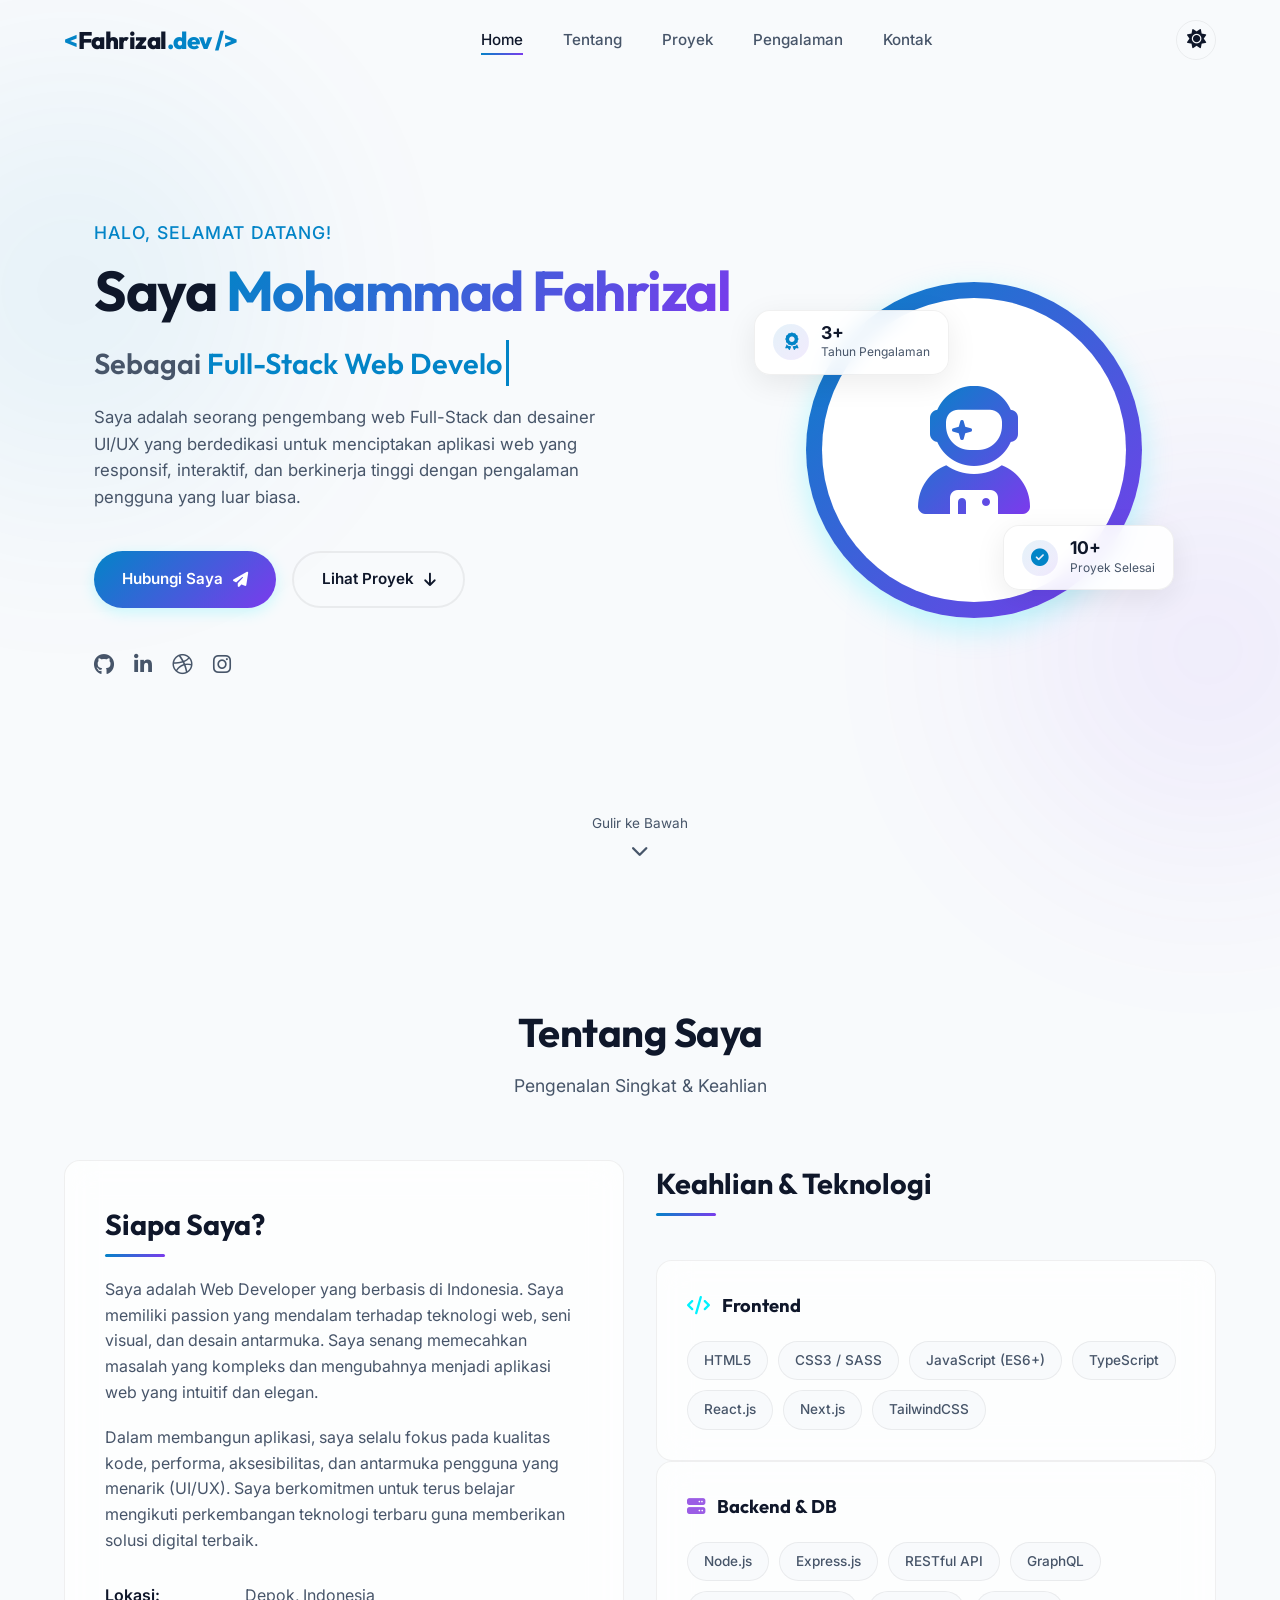
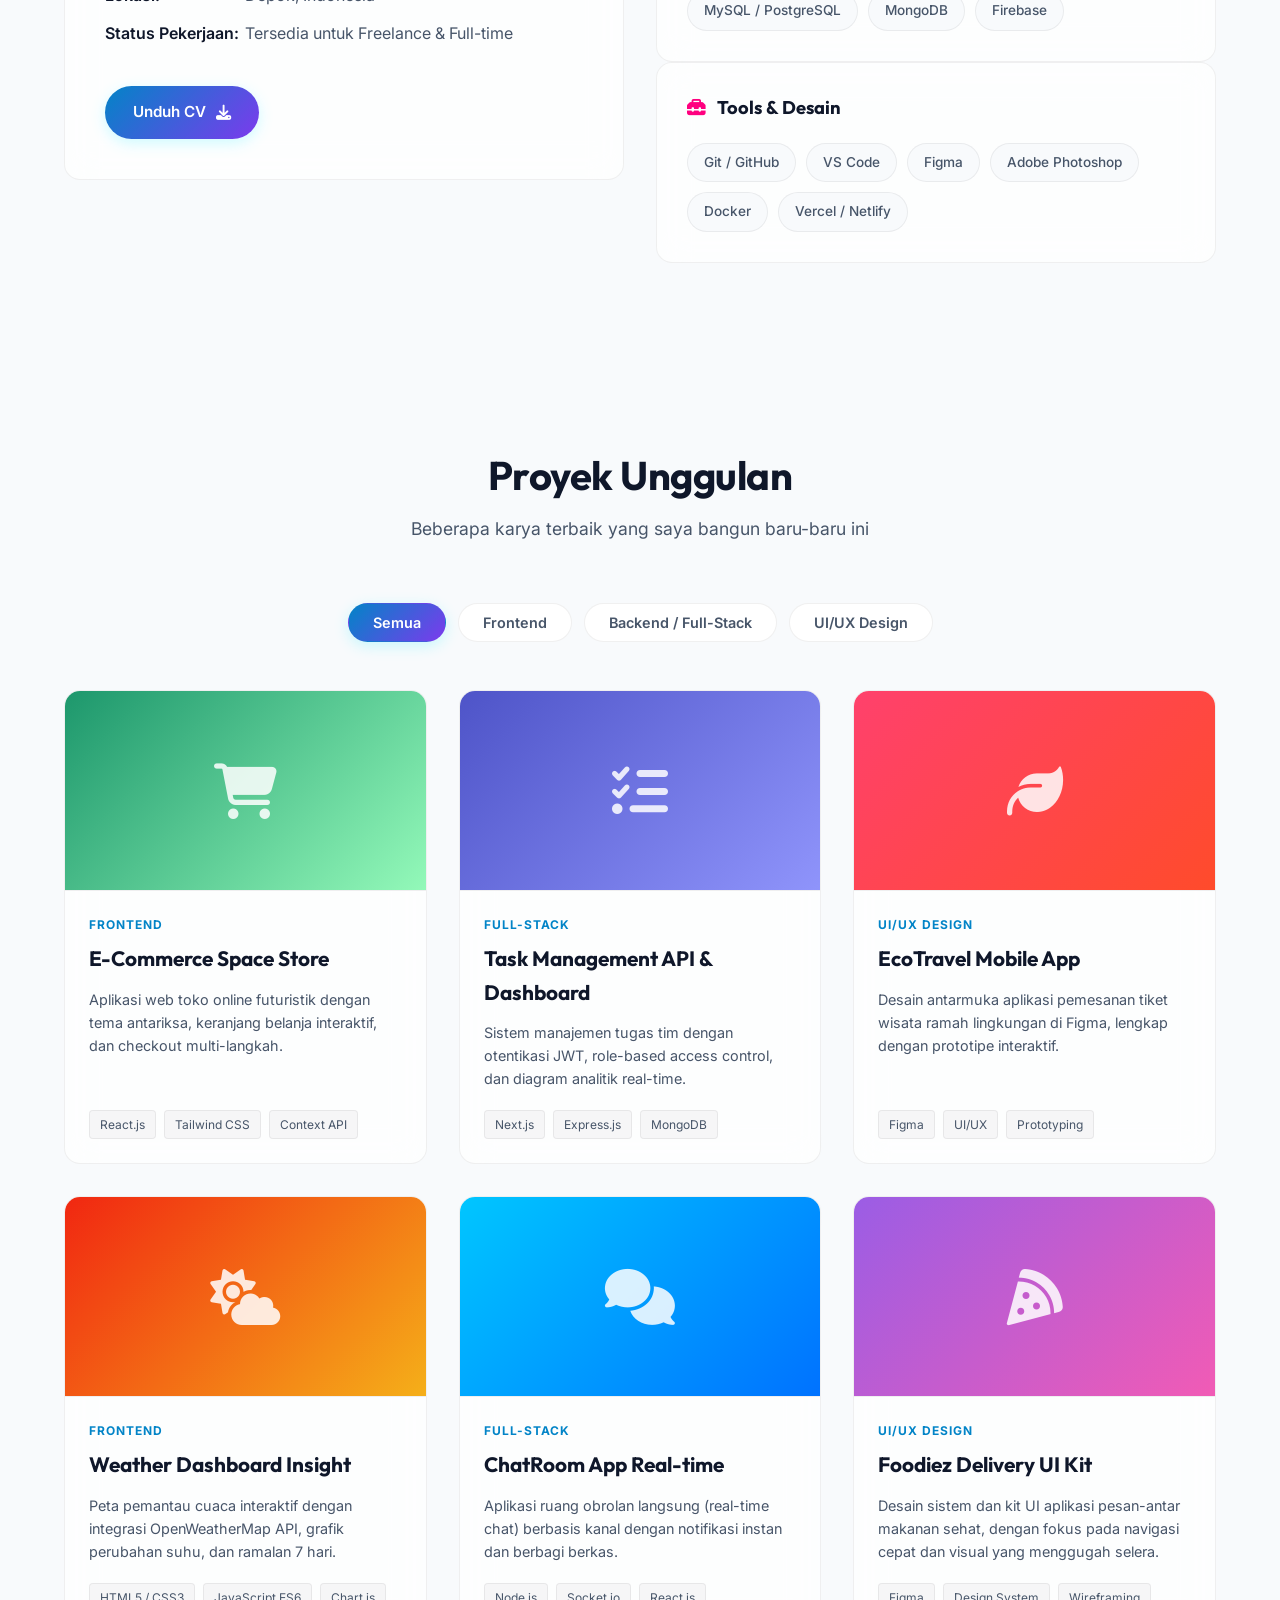
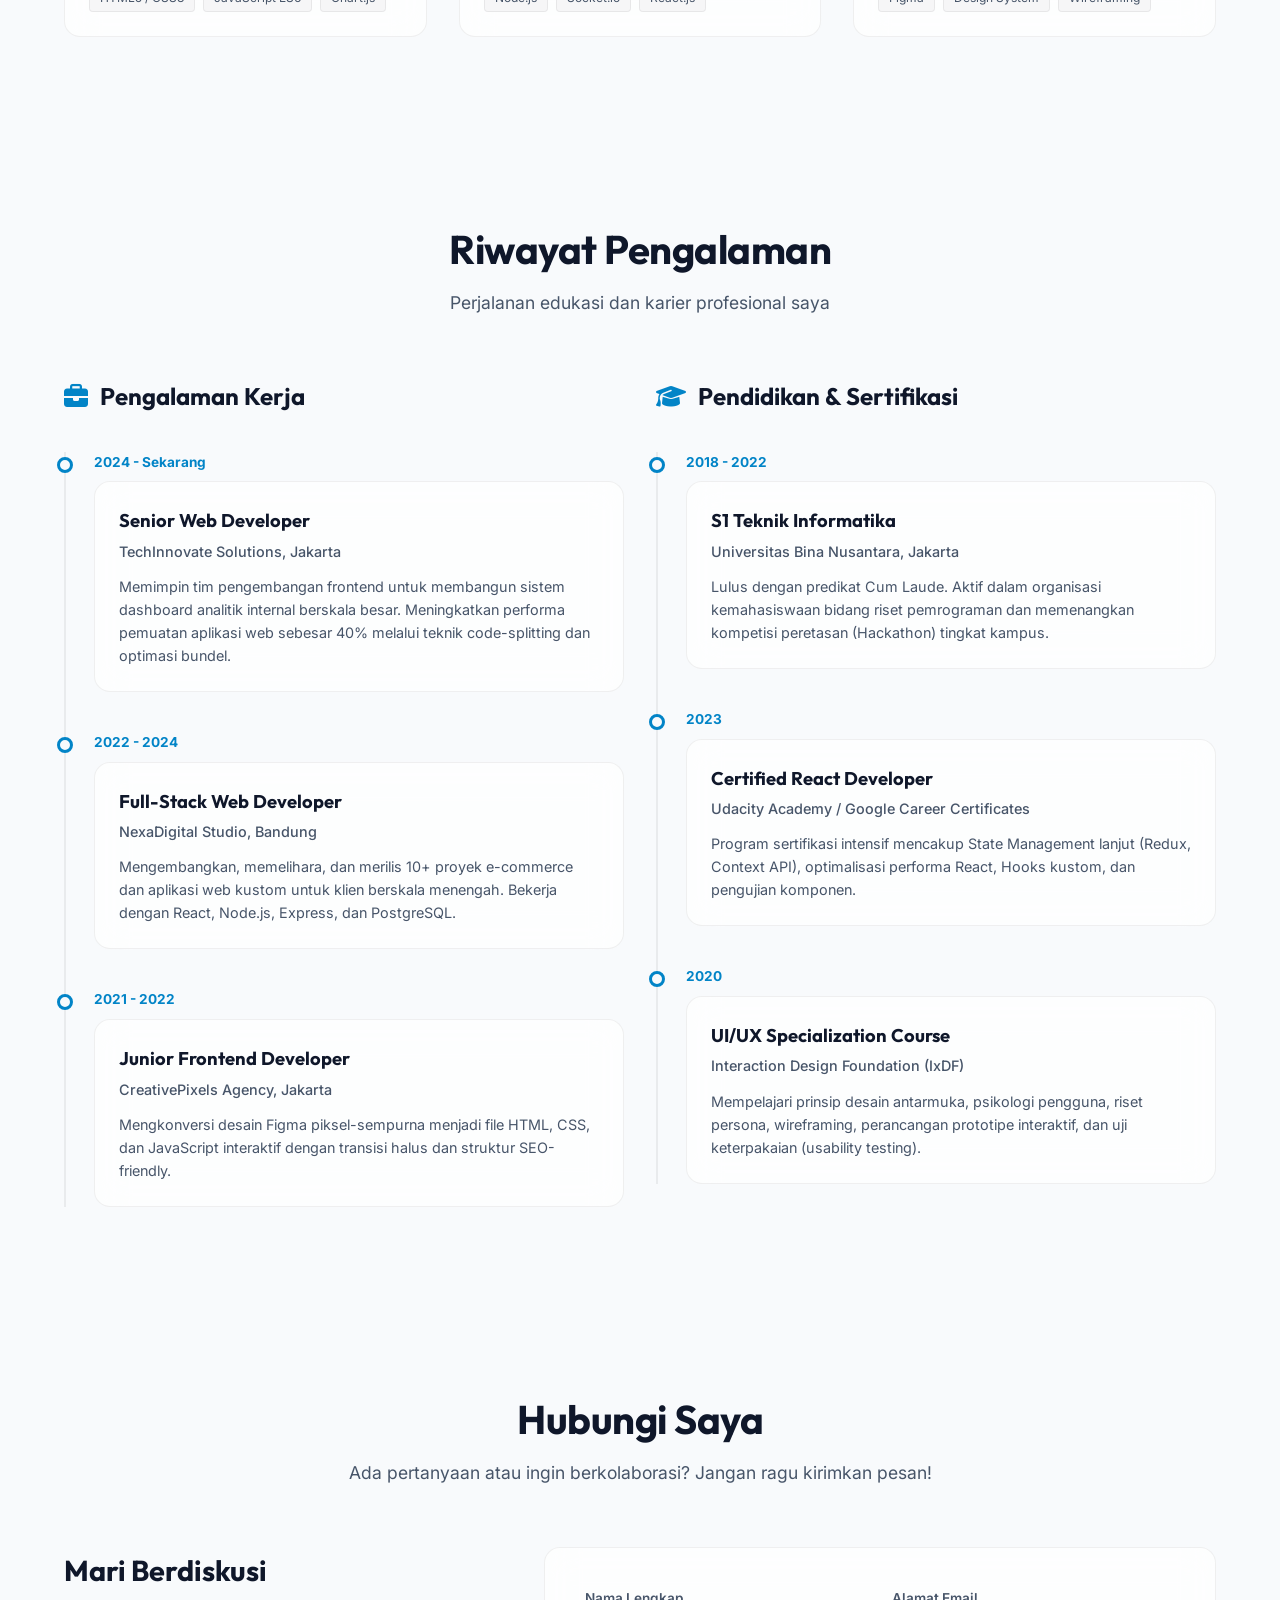
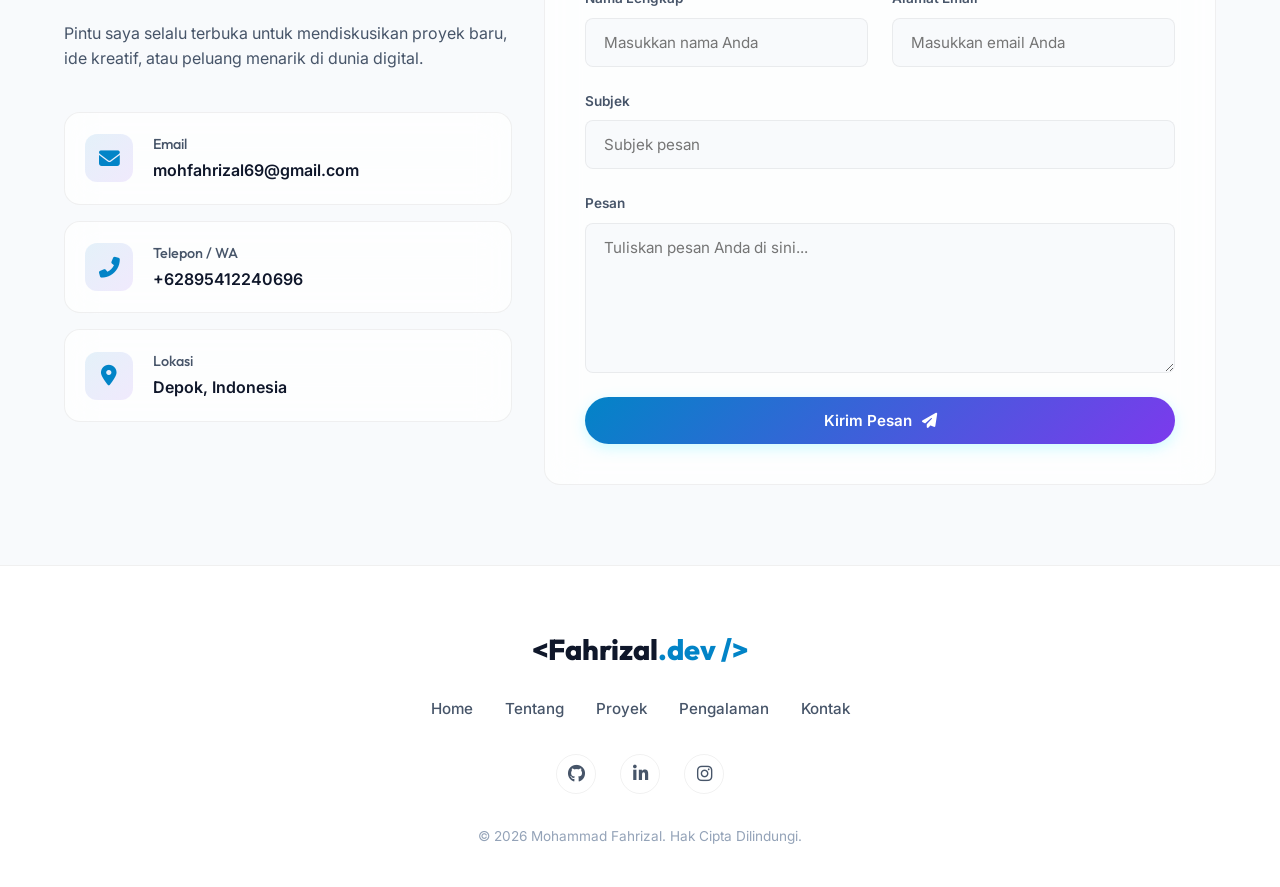
==== portofolio/index.html @ 961c09c6 "mengubah settingan git di laptop" ====
<!DOCTYPE html>
<html lang="id" data-theme="dark">

<head>
    <meta charset="UTF-8">
    <meta name="viewport" content="width=device-width, initial-scale=1.0">
    <meta name="description"
        content="Portofolio Mohammad Fahrizal - Full-Stack Web Developer & UI/UX Designer. Menampilkan proyek terbaru, keahlian, dan riwayat pengalaman.">
    <meta name="keywords"
        content="Mohammad Fahrizal, Portofolio, Web Developer, UI/UX Designer, Frontend Developer, Backend Developer, Indonesia">
    <meta name="author" content="Mohammad Fahrizal">
    <title>Mohammad Fahrizal | Portofolio Pribadi</title>

    <!-- Google Fonts -->
    <link rel="preconnect" href="https://fonts.googleapis.com">
    <link rel="preconnect" href="https://fonts.gstatic.com" crossorigin>
    <link
        href="https://fonts.googleapis.com/css2?family=Inter:wght@300;400;500;600;700&family=Outfit:wght@300;400;500;600;700;800&display=swap"
        rel="stylesheet">

    <!-- Font Awesome Icons -->
    <link rel="stylesheet" href="https://cdnjs.cloudflare.com/ajax/libs/font-awesome/6.4.0/css/all.min.css">

    <!-- Custom CSS -->
    <link rel="stylesheet" href="style.css">
</head>

<body>
    <!-- Background Elements -->
    <div class="blobblob blob-1"></div>
    <div class="blobblob blob-2"></div>

    <!-- Header / Navbar -->
    <header class="header" id="header">
        <div class="nav-container">
            <a href="#home" class="logo" id="nav-logo">
                <span class="logo-accent">&lt;</span>Fahrizal<span class="logo-accent">.dev /&gt;</span>
            </a>

            <nav class="nav-menu" id="nav-menu">
                <ul class="nav-list">
                    <li><a href="#home" class="nav-link active-link" id="link-home">Home</a></li>
                    <li><a href="#about" class="nav-link" id="link-about">Tentang</a></li>
                    <li><a href="#projects" class="nav-link" id="link-projects">Proyek</a></li>
                    <li><a href="#experience" class="nav-link" id="link-experience">Pengalaman</a></li>
                    <li><a href="#contact" class="nav-link" id="link-contact">Kontak</a></li>
                </ul>
            </nav>

            <div class="nav-actions">
                <!-- Theme Toggle Button -->
                <button class="theme-toggle" id="theme-toggle" aria-label="Ubah Tema">
                    <i class="fas fa-moon" id="theme-icon"></i>
                </button>

                <!-- Burger Button -->
                <button class="burger-menu" id="burger-menu" aria-label="Buka Menu">
                    <span class="bar"></span>
                    <span class="bar"></span>
                    <span class="bar"></span>
                </button>
            </div>
        </div>
    </header>

    <main>
        <!-- Home / Hero Section -->
        <section class="home section" id="home">
            <div class="home-container container grid">
                <div class="home-content">
                    <span class="home-subtitle" id="hero-subtitle-intro">Halo, Selamat Datang!</span>
                    <h1 class="home-title" id="hero-title">Saya <span class="gradient-text">Mohammad Fahrizal</span>
                    </h1>
                    <h2 class="home-typewriter">Sebagai <span id="typewriter-text" class="accent-text"></span><span
                            class="cursor">&nbsp;</span></h2>
                    <p class="home-description" id="hero-description">
                        Saya adalah seorang pengembang web Full-Stack dan desainer UI/UX yang berdedikasi untuk
                        menciptakan aplikasi web yang responsif, interaktif, dan berkinerja tinggi dengan pengalaman
                        pengguna yang luar biasa.
                    </p>
                    <div class="home-buttons">
                        <a href="#contact" class="btn btn-primary" id="btn-hero-contact">Hubungi Saya <i
                                class="fas fa-paper-plane"></i></a>
                        <a href="#projects" class="btn btn-outline" id="btn-hero-projects">Lihat Proyek <i
                                class="fas fa-arrow-down"></i></a>
                    </div>
                    <div class="home-social">
                        <a href="https://github.com" target="_blank" class="home-social-icon" id="hero-social-github"
                            title="GitHub"><i class="fab fa-github"></i></a>
                        <a href="https://linkedin.com" target="_blank" class="home-social-icon"
                            id="hero-social-linkedin" title="LinkedIn"><i class="fab fa-linkedin-in"></i></a>
                        <a href="https://dribbble.com" target="_blank" class="home-social-icon"
                            id="hero-social-dribbble" title="Dribbble"><i class="fab fa-dribbble"></i></a>
                        <a href="https://instagram.com" target="_blank" class="home-social-icon"
                            id="hero-social-instagram" title="Instagram"><i class="fab fa-instagram"></i></a>
                    </div>
                </div>
                <div class="home-img-container">
                    <div class="home-img-wrapper">
                        <!-- Profile Image Frame -->
                        <div class="home-img-bg"></div>
                        <div class="home-img-avatar">
                            <i class="fas fa-user-astronaut avatar-placeholder"></i>
                        </div>
                    </div>
                    <!-- Stats Floating Cards -->
                    <div class="floating-badge badge-1">
                        <span class="badge-icon"><i class="fas fa-award"></i></span>
                        <div class="badge-text">
                            <span class="badge-num">3+</span>
                            <span class="badge-title">Tahun Pengalaman</span>
                        </div>
                    </div>
                    <div class="floating-badge badge-2">
                        <span class="badge-icon"><i class="fas fa-check-circle"></i></span>
                        <div class="badge-text">
                            <span class="badge-num">10+</span>
                            <span class="badge-title">Proyek Selesai</span>
                        </div>
                    </div>
                </div>
            </div>
            <a href="#about" class="scroll-down" id="scroll-down-btn">
                <span class="scroll-down-text">Gulir ke Bawah</span>
                <i class="fas fa-chevron-down scroll-down-icon"></i>
            </a>
        </section>

        <!-- About Section -->
        <section class="about section" id="about">
            <h2 class="section-title text-center" id="about-section-title">Tentang Saya</h2>
            <span class="section-subtitle text-center" id="about-section-subtitle">Pengenalan Singkat & Keahlian</span>

            <div class="about-container container grid">
                <div class="about-info card glass">
                    <h3 class="about-heading" id="about-heading">Siapa Saya?</h3>
                    <p class="about-text" id="about-text-p1">
                        Saya adalah Web Developer yang berbasis di Indonesia. Saya memiliki passion yang mendalam
                        terhadap teknologi web, seni visual, dan desain antarmuka. Saya senang memecahkan masalah yang
                        kompleks dan mengubahnya menjadi aplikasi web yang intuitif dan elegan.
                    </p>
                    <p class="about-text" id="about-text-p2">
                        Dalam membangun aplikasi, saya selalu fokus pada kualitas kode, performa, aksesibilitas, dan
                        antarmuka pengguna yang menarik (UI/UX). Saya berkomitmen untuk terus belajar mengikuti
                        perkembangan teknologi terbaru guna memberikan solusi digital terbaik.
                    </p>
                    <div class="about-personal-details">
                        <div class="detail-item">
                            <span class="detail-label">Lokasi:</span>
                            <span class="detail-val">Depok, Indonesia</span>
                        </div>
                        <div class="detail-item">
                            <span class="detail-label">Status Pekerjaan:</span>
                            <span class="detail-val text-accent">Tersedia untuk Freelance & Full-time</span>
                        </div>
                    </div>
                    <div class="about-action">
                        <a href="#" class="btn btn-primary" id="btn-download-cv">Unduh CV <i
                                class="fas fa-download"></i></a>
                    </div>
                </div>

                <div class="about-skills">
                    <h3 class="about-heading" id="skills-heading">Keahlian & Teknologi</h3>
                    <div class="skills-categories">
                        <div class="skills-category card glass">
                            <h4 class="category-title"><i class="fas fa-code text-cyan"></i> Frontend</h4>
                            <div class="skills-tags">
                                <span class="skill-tag">HTML5</span>
                                <span class="skill-tag">CSS3 / SASS</span>
                                <span class="skill-tag">JavaScript (ES6+)</span>
                                <span class="skill-tag">TypeScript</span>
                                <span class="skill-tag">React.js</span>
                                <span class="skill-tag">Next.js</span>
                                <span class="skill-tag">TailwindCSS</span>
                            </div>
                        </div>

                        <div class="skills-category card glass">
                            <h4 class="category-title"><i class="fas fa-server text-purple"></i> Backend & DB</h4>
                            <div class="skills-tags">
                                <span class="skill-tag">Node.js</span>
                                <span class="skill-tag">Express.js</span>
                                <span class="skill-tag">RESTful API</span>
                                <span class="skill-tag">GraphQL</span>
                                <span class="skill-tag">MySQL / PostgreSQL</span>
                                <span class="skill-tag">MongoDB</span>
                                <span class="skill-tag">Firebase</span>
                            </div>
                        </div>

                        <div class="skills-category card glass">
                            <h4 class="category-title"><i class="fas fa-toolbox text-pink"></i> Tools & Desain</h4>
                            <div class="skills-tags">
                                <span class="skill-tag">Git / GitHub</span>
                                <span class="skill-tag">VS Code</span>
                                <span class="skill-tag">Figma</span>
                                <span class="skill-tag">Adobe Photoshop</span>
                                <span class="skill-tag">Docker</span>
                                <span class="skill-tag">Vercel / Netlify</span>
                            </div>
                        </div>
                    </div>
                </div>
            </div>
        </section>

        <!-- Projects Section -->
        <section class="projects section" id="projects">
            <h2 class="section-title text-center" id="projects-section-title">Proyek Unggulan</h2>
            <span class="section-subtitle text-center" id="projects-section-subtitle">Beberapa karya terbaik yang saya
                bangun baru-baru ini</span>

            <div class="projects-container container">
                <!-- Filter Tabs -->
                <div class="project-filters" id="project-filters">
                    <button class="filter-btn active" data-filter="all" id="filter-all">Semua</button>
                    <button class="filter-btn" data-filter="frontend" id="filter-frontend">Frontend</button>
                    <button class="filter-btn" data-filter="backend" id="filter-backend">Backend / Full-Stack</button>
                    <button class="filter-btn" data-filter="design" id="filter-design">UI/UX Design</button>
                </div>

                <!-- Projects Grid -->
                <div class="projects-grid" id="projects-grid">
                    <!-- Project 1 -->
                    <div class="project-card card glass" data-category="frontend" id="project-1">
                        <div class="project-img-wrapper">
                            <div class="project-img-placeholder gradient-1">
                                <i class="fas fa-shopping-cart project-icon"></i>
                            </div>
                            <div class="project-overlay">
                                <button class="btn btn-small btn-primary view-details-btn" data-project-id="1">Lihat
                                    Detail</button>
                            </div>
                        </div>
                        <div class="project-content">
                            <span class="project-category-tag">Frontend</span>
                            <h3 class="project-title">E-Commerce Space Store</h3>
                            <p class="project-desc">Aplikasi web toko online futuristik dengan tema antariksa, keranjang
                                belanja interaktif, dan checkout multi-langkah.</p>
                            <div class="project-tech-tags">
                                <span class="tech-tag">React.js</span>
                                <span class="tech-tag">Tailwind CSS</span>
                                <span class="tech-tag">Context API</span>
                            </div>
                        </div>
                    </div>

                    <!-- Project 2 -->
                    <div class="project-card card glass" data-category="backend" id="project-2">
                        <div class="project-img-wrapper">
                            <div class="project-img-placeholder gradient-2">
                                <i class="fas fa-tasks project-icon"></i>
                            </div>
                            <div class="project-overlay">
                                <button class="btn btn-small btn-primary view-details-btn" data-project-id="2">Lihat
                                    Detail</button>
                            </div>
                        </div>
                        <div class="project-content">
                            <span class="project-category-tag">Full-Stack</span>
                            <h3 class="project-title">Task Management API & Dashboard</h3>
                            <p class="project-desc">Sistem manajemen tugas tim dengan otentikasi JWT, role-based access
                                control, dan diagram analitik real-time.</p>
                            <div class="project-tech-tags">
                                <span class="tech-tag">Next.js</span>
                                <span class="tech-tag">Express.js</span>
                                <span class="tech-tag">MongoDB</span>
                            </div>
                        </div>
                    </div>

                    <!-- Project 3 -->
                    <div class="project-card card glass" data-category="design" id="project-3">
                        <div class="project-img-wrapper">
                            <div class="project-img-placeholder gradient-3">
                                <i class="fas fa-leaf project-icon"></i>
                            </div>
                            <div class="project-overlay">
                                <button class="btn btn-small btn-primary view-details-btn" data-project-id="3">Lihat
                                    Detail</button>
                            </div>
                        </div>
                        <div class="project-content">
                            <span class="project-category-tag">UI/UX Design</span>
                            <h3 class="project-title">EcoTravel Mobile App</h3>
                            <p class="project-desc">Desain antarmuka aplikasi pemesanan tiket wisata ramah lingkungan di
                                Figma, lengkap dengan prototipe interaktif.</p>
                            <div class="project-tech-tags">
                                <span class="tech-tag">Figma</span>
                                <span class="tech-tag">UI/UX</span>
                                <span class="tech-tag">Prototyping</span>
                            </div>
                        </div>
                    </div>

                    <!-- Project 4 -->
                    <div class="project-card card glass" data-category="frontend" id="project-4">
                        <div class="project-img-wrapper">
                            <div class="project-img-placeholder gradient-4">
                                <i class="fas fa-cloud-sun project-icon"></i>
                            </div>
                            <div class="project-overlay">
                                <button class="btn btn-small btn-primary view-details-btn" data-project-id="4">Lihat
                                    Detail</button>
                            </div>
                        </div>
                        <div class="project-content">
                            <span class="project-category-tag">Frontend</span>
                            <h3 class="project-title">Weather Dashboard Insight</h3>
                            <p class="project-desc">Peta pemantau cuaca interaktif dengan integrasi OpenWeatherMap API,
                                grafik perubahan suhu, dan ramalan 7 hari.</p>
                            <div class="project-tech-tags">
                                <span class="tech-tag">HTML5 / CSS3</span>
                                <span class="tech-tag">JavaScript ES6</span>
                                <span class="tech-tag">Chart.js</span>
                            </div>
                        </div>
                    </div>

                    <!-- Project 5 -->
                    <div class="project-card card glass" data-category="backend" id="project-5">
                        <div class="project-img-wrapper">
                            <div class="project-img-placeholder gradient-5">
                                <i class="fas fa-comments project-icon"></i>
                            </div>
                            <div class="project-overlay">
                                <button class="btn btn-small btn-primary view-details-btn" data-project-id="5">Lihat
                                    Detail</button>
                            </div>
                        </div>
                        <div class="project-content">
                            <span class="project-category-tag">Full-Stack</span>
                            <h3 class="project-title">ChatRoom App Real-time</h3>
                            <p class="project-desc">Aplikasi ruang obrolan langsung (real-time chat) berbasis kanal
                                dengan notifikasi instan dan berbagi berkas.</p>
                            <div class="project-tech-tags">
                                <span class="tech-tag">Node.js</span>
                                <span class="tech-tag">Socket.io</span>
                                <span class="tech-tag">React.js</span>
                            </div>
                        </div>
                    </div>

                    <!-- Project 6 -->
                    <div class="project-card card glass" data-category="design" id="project-6">
                        <div class="project-img-wrapper">
                            <div class="project-img-placeholder gradient-6">
                                <i class="fas fa-pizza-slice project-icon"></i>
                            </div>
                            <div class="project-overlay">
                                <button class="btn btn-small btn-primary view-details-btn" data-project-id="6">Lihat
                                    Detail</button>
                            </div>
                        </div>
                        <div class="project-content">
                            <span class="project-category-tag">UI/UX Design</span>
                            <h3 class="project-title">Foodiez Delivery UI Kit</h3>
                            <p class="project-desc">Desain sistem dan kit UI aplikasi pesan-antar makanan sehat, dengan
                                fokus pada navigasi cepat dan visual yang menggugah selera.</p>
                            <div class="project-tech-tags">
                                <span class="tech-tag">Figma</span>
                                <span class="tech-tag">Design System</span>
                                <span class="tech-tag">Wireframing</span>
                            </div>
                        </div>
                    </div>
                </div>
            </div>
        </section>

        <!-- Experience Timeline Section -->
        <section class="experience section" id="experience">
            <h2 class="section-title text-center" id="experience-section-title">Riwayat Pengalaman</h2>
            <span class="section-subtitle text-center" id="experience-section-subtitle">Perjalanan edukasi dan karier
                profesional saya</span>

            <div class="experience-container container grid">
                <!-- Pekerjaan -->
                <div class="timeline-wrapper">
                    <h3 class="timeline-title-main" id="work-experience-title"><i class="fas fa-briefcase"></i>
                        Pengalaman Kerja</h3>
                    <div class="timeline">
                        <div class="timeline-item">
                            <div class="timeline-dot"></div>
                            <div class="timeline-date">2024 - Sekarang</div>
                            <div class="timeline-content card glass">
                                <h4 class="timeline-item-title">Senior Web Developer</h4>
                                <p class="timeline-company">TechInnovate Solutions, Jakarta</p>
                                <p class="timeline-text">
                                    Memimpin tim pengembangan frontend untuk membangun sistem dashboard analitik
                                    internal berskala besar. Meningkatkan performa pemuatan aplikasi web sebesar 40%
                                    melalui teknik code-splitting dan optimasi bundel.
                                </p>
                            </div>
                        </div>

                        <div class="timeline-item">
                            <div class="timeline-dot"></div>
                            <div class="timeline-date">2022 - 2024</div>
                            <div class="timeline-content card glass">
                                <h4 class="timeline-item-title">Full-Stack Web Developer</h4>
                                <p class="timeline-company">NexaDigital Studio, Bandung</p>
                                <p class="timeline-text">
                                    Mengembangkan, memelihara, dan merilis 10+ proyek e-commerce dan aplikasi web kustom
                                    untuk klien berskala menengah. Bekerja dengan React, Node.js, Express, dan
                                    PostgreSQL.
                                </p>
                            </div>
                        </div>

                        <div class="timeline-item">
                            <div class="timeline-dot"></div>
                            <div class="timeline-date">2021 - 2022</div>
                            <div class="timeline-content card glass">
                                <h4 class="timeline-item-title">Junior Frontend Developer</h4>
                                <p class="timeline-company">CreativePixels Agency, Jakarta</p>
                                <p class="timeline-text">
                                    Mengkonversi desain Figma piksel-sempurna menjadi file HTML, CSS, dan JavaScript
                                    interaktif dengan transisi halus dan struktur SEO-friendly.
                                </p>
                            </div>
                        </div>
                    </div>
                </div>

                <!-- Pendidikan -->
                <div class="timeline-wrapper">
                    <h3 class="timeline-title-main" id="education-experience-title"><i
                            class="fas fa-graduation-cap"></i> Pendidikan & Sertifikasi</h3>
                    <div class="timeline">
                        <div class="timeline-item">
                            <div class="timeline-dot"></div>
                            <div class="timeline-date">2018 - 2022</div>
                            <div class="timeline-content card glass">
                                <h4 class="timeline-item-title">S1 Teknik Informatika</h4>
                                <p class="timeline-company">Universitas Bina Nusantara, Jakarta</p>
                                <p class="timeline-text">
                                    Lulus dengan predikat Cum Laude. Aktif dalam organisasi kemahasiswaan bidang riset
                                    pemrograman dan memenangkan kompetisi peretasan (Hackathon) tingkat kampus.
                                </p>
                            </div>
                        </div>

                        <div class="timeline-item">
                            <div class="timeline-dot"></div>
                            <div class="timeline-date">2023</div>
                            <div class="timeline-content card glass">
                                <h4 class="timeline-item-title">Certified React Developer</h4>
                                <p class="timeline-company">Udacity Academy / Google Career Certificates</p>
                                <p class="timeline-text">
                                    Program sertifikasi intensif mencakup State Management lanjut (Redux, Context API),
                                    optimalisasi performa React, Hooks kustom, dan pengujian komponen.
                                </p>
                            </div>
                        </div>

                        <div class="timeline-item">
                            <div class="timeline-dot"></div>
                            <div class="timeline-date">2020</div>
                            <div class="timeline-content card glass">
                                <h4 class="timeline-item-title">UI/UX Specialization Course</h4>
                                <p class="timeline-company">Interaction Design Foundation (IxDF)</p>
                                <p class="timeline-text">
                                    Mempelajari prinsip desain antarmuka, psikologi pengguna, riset persona,
                                    wireframing, perancangan prototipe interaktif, dan uji keterpakaian (usability
                                    testing).
                                </p>
                            </div>
                        </div>
                    </div>
                </div>
            </div>
        </section>

        <!-- Contact Section -->
        <section class="contact section" id="contact">
            <h2 class="section-title text-center" id="contact-section-title">Hubungi Saya</h2>
            <span class="section-subtitle text-center" id="contact-section-subtitle">Ada pertanyaan atau ingin
                berkolaborasi? Jangan ragu kirimkan pesan!</span>

            <div class="contact-container container grid">
                <!-- Info Kontak -->
                <div class="contact-info">
                    <h3 class="contact-heading" id="contact-info-heading">Mari Berdiskusi</h3>
                    <p class="contact-text" id="contact-info-text">
                        Pintu saya selalu terbuka untuk mendiskusikan proyek baru, ide kreatif, atau peluang menarik di
                        dunia digital.
                    </p>

                    <div class="contact-details">
                        <div class="contact-card card glass">
                            <i class="fas fa-envelope contact-card-icon"></i>
                            <div>
                                <h4 class="contact-card-title">Email</h4>
                                <a href="mailto:mohfahrizal69@gmail.com"
                                    class="contact-card-link">mohfahrizal69@gmail.com</a>
                            </div>
                        </div>

                        <div class="contact-card card glass">
                            <i class="fas fa-phone-alt contact-card-icon"></i>
                            <div>
                                <h4 class="contact-card-title">Telepon / WA</h4>
                                <a href="https://wa.me/62895412240696" target="_blank"
                                    class="contact-card-link">+62895412240696</a>
                            </div>
                        </div>

                        <div class="contact-card card glass">
                            <i class="fas fa-map-marker-alt contact-card-icon"></i>
                            <div>
                                <h4 class="contact-card-title">Lokasi</h4>
                                <span class="contact-card-text">Depok, Indonesia</span>
                            </div>
                        </div>
                    </div>
                </div>

                <!-- Formulir Kontak -->
                <div class="contact-form-wrapper card glass">
                    <form action="#" class="contact-form" id="contact-form">
                        <div class="form-grid">
                            <div class="form-group">
                                <label for="form-name" class="form-label">Nama Lengkap</label>
                                <input type="text" id="form-name" name="name" class="form-input"
                                    placeholder="Masukkan nama Anda" required>
                                <span class="form-error" id="name-error">Nama tidak boleh kosong</span>
                            </div>

                            <div class="form-group">
                                <label for="form-email" class="form-label">Alamat Email</label>
                                <input type="email" id="form-email" name="email" class="form-input"
                                    placeholder="Masukkan email Anda" required>
                                <span class="form-error" id="email-error">Masukkan email yang valid</span>
                            </div>
                        </div>

                        <div class="form-group">
                            <label for="form-subject" class="form-label">Subjek</label>
                            <input type="text" id="form-subject" name="subject" class="form-input"
                                placeholder="Subjek pesan" required>
                            <span class="form-error" id="subject-error">Subjek tidak boleh kosong</span>
                        </div>

                        <div class="form-group">
                            <label for="form-message" class="form-label">Pesan</label>
                            <textarea id="form-message" name="message" class="form-input form-textarea"
                                placeholder="Tuliskan pesan Anda di sini..." required></textarea>
                            <span class="form-error" id="message-error">Pesan tidak boleh kosong</span>
                        </div>

                        <button type="submit" class="btn btn-primary btn-block" id="btn-submit-contact">
                            <span>Kirim Pesan</span> <i class="fas fa-paper-plane"></i>
                        </button>

                        <!-- Form Status Message -->
                        <div class="form-status" id="form-status">
                            <!-- Succes or Error message populated via JS -->
                        </div>
                    </form>
                </div>
            </div>
        </section>
    </main>

    <!-- Footer -->
    <footer class="footer">
        <div class="footer-container container">
            <h2 class="footer-logo">&lt;Fahrizal<span class="logo-accent">.dev /&gt;</span></h2>
            <ul class="footer-links">
                <li><a href="#home">Home</a></li>
                <li><a href="#about">Tentang</a></li>
                <li><a href="#projects">Proyek</a></li>
                <li><a href="#experience">Pengalaman</a></li>
                <li><a href="#contact">Kontak</a></li>
            </ul>
            <div class="footer-social">
                <a href="https://github.com" target="_blank" class="footer-social-icon"><i
                        class="fab fa-github"></i></a>
                <a href="https://linkedin.com" target="_blank" class="footer-social-icon"><i
                        class="fab fa-linkedin-in"></i></a>
                <a href="https://instagram.com" target="_blank" class="footer-social-icon"><i
                        class="fab fa-instagram"></i></a>
            </div>
            <p class="footer-copy">&copy; 2026 Mohammad Fahrizal. Hak Cipta Dilindungi.</p>
        </div>
    </footer>

    <!-- Back to Top -->
    <a href="#home" class="scroll-top" id="scroll-top" aria-label="Kembali ke Atas">
        <i class="fas fa-arrow-up"></i>
    </a>

    <!-- Project Details Modal (Hidden by Default) -->
    <div class="modal" id="project-modal" aria-hidden="true" role="dialog">
        <div class="modal-overlay" id="modal-overlay"></div>
        <div class="modal-container card glass">
            <button class="modal-close" id="modal-close" aria-label="Tutup Detail Proyek">
                <i class="fas fa-times"></i>
            </button>
            <div class="modal-content" id="modal-content-area">
                <!-- Populated Dynamically via JavaScript -->
            </div>
        </div>
    </div>

    <!-- Custom Script -->
    <script src="script.js"></script>
</body>

</html>
---- portofolio/style.css ----
/* ==========================================
   DESIGN SYSTEM & VARIABLES
   ========================================== */
:root {
    /* Color Palette - Dark Theme (Default) */
    --bg-primary: #0b0f19;
    --bg-secondary: #111827;
    --bg-card: rgba(17, 24, 39, 0.7);
    --border-color: rgba(255, 255, 255, 0.08);
    
    --text-primary: #f3f4f6;
    --text-secondary: #9ca3af;
    --text-muted: #6b7280;
    
    --accent-color: #00f2fe;
    --accent-secondary: #9b5de5;
    --accent-pink: #ff007f;
    --gradient-accent: linear-gradient(135deg, #00f2fe 0%, #9b5de5 100%);
    --gradient-badge: linear-gradient(135deg, rgba(0, 242, 254, 0.1) 0%, rgba(155, 93, 229, 0.1) 100%);
    --glow-shadow: 0 0 20px rgba(0, 242, 254, 0.15);
    
    /* Layout */
    --header-height: 80px;
    --border-radius-sm: 8px;
    --border-radius-md: 16px;
    --border-radius-lg: 24px;
    --transition-fast: 0.2s ease;
    --transition-normal: 0.3s ease;
    --transition-slow: 0.5s ease;
}

/* Light Theme Variables */
[data-theme="light"] {
    --bg-primary: #f8fafc;
    --bg-secondary: #ffffff;
    --bg-card: rgba(255, 255, 255, 0.75);
    --border-color: rgba(0, 0, 0, 0.06);
    
    --text-primary: #0f172a;
    --text-secondary: #475569;
    --text-muted: #94a3b8;
    
    --accent-color: #0284c7;
    --accent-secondary: #7c3aed;
    --accent-pink: #db2777;
    --gradient-accent: linear-gradient(135deg, #0284c7 0%, #7c3aed 100%);
    --gradient-badge: linear-gradient(135deg, rgba(2, 132, 199, 0.1) 0%, rgba(124, 58, 237, 0.1) 100%);
    --glow-shadow: 0 4px 20px rgba(2, 132, 199, 0.1);
}

/* ==========================================
   BASE & RESET STYLES
   ========================================== */
* {
    margin: 0;
    padding: 0;
    box-sizing: border-box;
}

html {
    scroll-behavior: smooth;
}

body {
    font-family: 'Inter', sans-serif;
    background-color: var(--bg-primary);
    color: var(--text-primary);
    line-height: 1.6;
    overflow-x: hidden;
    transition: background-color var(--transition-normal), color var(--transition-normal);
}

h1, h2, h3, h4, h5, h6 {
    font-family: 'Outfit', sans-serif;
    font-weight: 700;
    color: var(--text-primary);
}

a {
    text-decoration: none;
    color: inherit;
    transition: color var(--transition-fast);
}

ul {
    list-style: none;
}

img {
    max-width: 100%;
    height: auto;
    display: block;
}

button, input, textarea {
    font-family: inherit;
    font-size: inherit;
    border: none;
    outline: none;
    background: none;
}

/* Custom Scrollbar */
::-webkit-scrollbar {
    width: 8px;
}

::-webkit-scrollbar-track {
    background: var(--bg-primary);
}

::-webkit-scrollbar-thumb {
    background: var(--border-color);
    border-radius: 4px;
}

::-webkit-scrollbar-thumb:hover {
    background: var(--text-muted);
}

/* ==========================================
   REUSABLE UTILITIES & LAYOUTS
   ========================================== */
.container {
    max-width: 1200px;
    margin: 0 auto;
    padding: 0 24px;
}

.grid {
    display: grid;
    gap: 32px;
}

.section {
    padding: 100px 0 80px;
}

.section-title {
    font-size: 2.5rem;
    margin-bottom: 8px;
    position: relative;
    letter-spacing: -0.5px;
}

.section-subtitle {
    display: block;
    font-size: 1.1rem;
    color: var(--text-secondary);
    margin-bottom: 60px;
    font-weight: 400;
}

.text-center {
    text-align: center;
}

.text-accent {
    color: var(--accent-color);
}

.gradient-text {
    background: var(--gradient-accent);
    -webkit-background-clip: text;
    -webkit-text-fill-color: transparent;
    background-clip: text;
}

.accent-text {
    color: var(--accent-color);
}

/* Glassmorphism Card Style */
.card.glass {
    background: var(--bg-card);
    backdrop-filter: blur(16px) saturate(120%);
    -webkit-backdrop-filter: blur(16px) saturate(120%);
    border: 1px solid var(--border-color);
    border-radius: var(--border-radius-md);
    transition: transform var(--transition-normal), box-shadow var(--transition-normal), border-color var(--transition-normal);
}

.card.glass:hover {
    transform: translateY(-5px);
    border-color: rgba(0, 242, 254, 0.3);
    box-shadow: var(--glow-shadow);
}

/* Buttons */
.btn {
    display: inline-flex;
    align-items: center;
    justify-content: center;
    gap: 10px;
    padding: 14px 28px;
    border-radius: 50px;
    font-weight: 600;
    font-size: 0.95rem;
    cursor: pointer;
    transition: all var(--transition-normal);
}

.btn-primary {
    background: var(--gradient-accent);
    color: #ffffff;
    box-shadow: 0 4px 15px rgba(0, 242, 254, 0.2);
}

.btn-primary:hover {
    box-shadow: 0 6px 20px rgba(0, 242, 254, 0.4);
    transform: translateY(-2px);
}

.btn-outline {
    border: 2px solid var(--border-color);
    color: var(--text-primary);
}

.btn-outline:hover {
    background: var(--gradient-accent);
    color: #ffffff;
    border-color: transparent;
    transform: translateY(-2px);
    box-shadow: 0 6px 20px rgba(0, 242, 254, 0.2);
}

.btn-small {
    padding: 8px 16px;
    font-size: 0.85rem;
}

.btn-block {
    width: 100%;
}

/* Ambient Background Blobs */
.blobblob {
    position: absolute;
    width: 400px;
    height: 400px;
    border-radius: 50%;
    filter: blur(120px);
    opacity: 0.15;
    z-index: -2;
    pointer-events: none;
    transition: all var(--transition-slow);
}

[data-theme="light"] .blobblob {
    opacity: 0.08;
}

.blob-1 {
    top: 10%;
    left: -10%;
    background-color: var(--accent-color);
    animation: floatBlob 20s infinite alternate;
}

.blob-2 {
    top: 50%;
    right: -10%;
    background-color: var(--accent-secondary);
    animation: floatBlob 25s infinite alternate-reverse;
}

@keyframes floatBlob {
    0% { transform: translate(0, 0) scale(1); }
    50% { transform: translate(50px, -80px) scale(1.1); }
    100% { transform: translate(-30px, 40px) scale(0.9); }
}

/* ==========================================
   HEADER & NAVIGATION
   ========================================== */
.header {
    position: fixed;
    top: 0;
    left: 0;
    width: 100%;
    height: var(--header-height);
    z-index: 100;
    transition: background-color var(--transition-normal), border-bottom var(--transition-normal);
}

.header.scroll-header {
    background-color: rgba(11, 15, 25, 0.8);
    backdrop-filter: blur(12px);
    border-bottom: 1px solid var(--border-color);
}

[data-theme="light"] .header.scroll-header {
    background-color: rgba(248, 250, 252, 0.8);
}

.nav-container {
    height: 100%;
    display: flex;
    align-items: center;
    justify-content: space-between;
    max-width: 1200px;
    margin: 0 auto;
    padding: 0 24px;
}

.logo {
    font-family: 'Outfit', sans-serif;
    font-size: 1.5rem;
    font-weight: 800;
    color: var(--text-primary);
    letter-spacing: -0.5px;
}

.logo-accent {
    color: var(--accent-color);
}

.nav-list {
    display: flex;
    gap: 40px;
}

.nav-link {
    font-weight: 500;
    font-size: 0.95rem;
    color: var(--text-secondary);
    position: relative;
}

.nav-link:hover, .nav-link.active-link {
    color: var(--text-primary);
}

.nav-link::after {
    content: '';
    position: absolute;
    width: 0;
    height: 2px;
    bottom: -6px;
    left: 0;
    background: var(--gradient-accent);
    transition: width var(--transition-normal);
}

.nav-link:hover::after, .nav-link.active-link::after {
    width: 100%;
}

.nav-actions {
    display: flex;
    align-items: center;
    gap: 16px;
}

.theme-toggle {
    font-size: 1.2rem;
    color: var(--text-primary);
    cursor: pointer;
    width: 40px;
    height: 40px;
    display: flex;
    align-items: center;
    justify-content: center;
    border-radius: 50%;
    border: 1px solid var(--border-color);
    transition: background-color var(--transition-fast);
}

.theme-toggle:hover {
    background-color: var(--border-color);
}

.burger-menu {
    display: none;
    flex-direction: column;
    justify-content: space-between;
    width: 30px;
    height: 20px;
    cursor: pointer;
}

.burger-menu .bar {
    width: 100%;
    height: 2px;
    background-color: var(--text-primary);
    border-radius: 2px;
    transition: all var(--transition-fast);
}

/* Mobile Navbar Active Menu */
@media screen and (max-width: 768px) {
    .burger-menu {
        display: flex;
    }
    
    .nav-menu {
        position: fixed;
        top: var(--header-height);
        right: -100%;
        width: 80%;
        max-width: 300px;
        height: calc(100vh - var(--header-height));
        background-color: var(--bg-secondary);
        border-left: 1px solid var(--border-color);
        padding: 40px 24px;
        transition: right var(--transition-normal);
        z-index: 99;
    }
    
    .nav-menu.show-menu {
        right: 0;
    }
    
    .nav-list {
        flex-direction: column;
        gap: 32px;
    }
    
    .nav-link {
        font-size: 1.1rem;
    }
    
    /* Burger Menu Animations */
    .burger-menu.active .bar:nth-child(1) {
        transform: translateY(9px) rotate(45deg);
    }
    .burger-menu.active .bar:nth-child(2) {
        opacity: 0;
    }
    .burger-menu.active .bar:nth-child(3) {
        transform: translateY(-9px) rotate(-45deg);
    }
}

/* ==========================================
   HOME / HERO SECTION
   ========================================== */
.home {
    min-height: 100vh;
    display: flex;
    align-items: center;
    position: relative;
    padding-top: var(--header-height);
}

.home-container {
    grid-template-columns: 1.2fr 0.8fr;
    align-items: center;
}

.home-subtitle {
    display: block;
    font-size: 1.1rem;
    font-weight: 500;
    color: var(--accent-color);
    margin-bottom: 12px;
    letter-spacing: 1px;
    text-transform: uppercase;
}

.home-title {
    font-size: 3.5rem;
    line-height: 1.15;
    margin-bottom: 16px;
    letter-spacing: -1.5px;
}

.home-typewriter {
    font-size: 1.8rem;
    font-weight: 600;
    color: var(--text-secondary);
    margin-bottom: 24px;
    height: 40px; /* Prevent layout shift */
}

.cursor {
    display: inline-block;
    width: 3px;
    background-color: var(--accent-color);
    margin-left: 4px;
    animation: blinkCursor 0.8s infinite;
}

@keyframes blinkCursor {
    0%, 100% { opacity: 0; }
    50% { opacity: 1; }
}

.home-description {
    color: var(--text-secondary);
    font-size: 1.05rem;
    margin-bottom: 40px;
    max-width: 550px;
}

.home-buttons {
    display: flex;
    gap: 16px;
    margin-bottom: 40px;
}

.home-social {
    display: flex;
    gap: 20px;
}

.home-social-icon {
    font-size: 1.3rem;
    color: var(--text-secondary);
    transition: color var(--transition-fast), transform var(--transition-fast);
}

.home-social-icon:hover {
    color: var(--accent-color);
    transform: translateY(-3px);
}

/* Hero Avatar Visual Frame */
.home-img-container {
    position: relative;
    justify-self: center;
    width: 320px;
    height: 320px;
}

.home-img-wrapper {
    position: relative;
    width: 100%;
    height: 100%;
    border-radius: 50%;
    display: flex;
    align-items: center;
    justify-content: center;
    z-index: 1;
}

.home-img-bg {
    position: absolute;
    width: 105%;
    height: 105%;
    border-radius: 50%;
    background: var(--gradient-accent);
    z-index: -1;
    animation: rotateGradient 10s linear infinite;
    box-shadow: 0 10px 30px rgba(0, 242, 254, 0.25);
}

@keyframes rotateGradient {
    0% { transform: rotate(0deg); }
    100% { transform: rotate(360deg); }
}

.home-img-avatar {
    width: 95%;
    height: 95%;
    background-color: var(--bg-secondary);
    border-radius: 50%;
    display: flex;
    align-items: center;
    justify-content: center;
    overflow: hidden;
}

.avatar-placeholder {
    font-size: 8rem;
    color: var(--text-muted);
    background: var(--gradient-accent);
    -webkit-background-clip: text;
    -webkit-text-fill-color: transparent;
    background-clip: text;
    animation: floatIcon 6s ease-in-out infinite;
}

@keyframes floatIcon {
    0%, 100% { transform: translateY(0); }
    50% { transform: translateY(-10px); }
}

/* Floating Badges */
.floating-badge {
    position: absolute;
    background: rgba(17, 24, 39, 0.85);
    backdrop-filter: blur(10px);
    border: 1px solid var(--border-color);
    border-radius: var(--border-radius-md);
    padding: 12px 18px;
    display: flex;
    align-items: center;
    gap: 12px;
    box-shadow: 0 8px 30px rgba(0, 0, 0, 0.3);
    z-index: 2;
}

[data-theme="light"] .floating-badge {
    background: rgba(255, 255, 255, 0.9);
    box-shadow: 0 8px 30px rgba(0, 0, 0, 0.08);
}

.badge-icon {
    width: 36px;
    height: 36px;
    border-radius: 50%;
    background: var(--gradient-badge);
    display: flex;
    align-items: center;
    justify-content: center;
    font-size: 1.1rem;
    color: var(--accent-color);
}

.badge-text {
    display: flex;
    flex-direction: column;
}

.badge-num {
    font-size: 1.1rem;
    font-weight: 700;
    color: var(--text-primary);
    line-height: 1.1;
}

.badge-title {
    font-size: 0.75rem;
    color: var(--text-secondary);
}

.badge-1 {
    top: 20px;
    left: -60px;
    animation: floatBadge1 5s ease-in-out infinite alternate;
}

.badge-2 {
    bottom: 20px;
    right: -40px;
    animation: floatBadge2 5s ease-in-out infinite alternate-reverse;
}

@keyframes floatBadge1 {
    0% { transform: translateY(0); }
    100% { transform: translateY(-10px); }
}

@keyframes floatBadge2 {
    0% { transform: translateY(0); }
    100% { transform: translateY(12px); }
}

/* Scroll Down Indicator */
.scroll-down {
    position: absolute;
    bottom: 40px;
    left: 50%;
    transform: translateX(-50%);
    display: flex;
    flex-direction: column;
    align-items: center;
    gap: 8px;
    font-size: 0.85rem;
    color: var(--text-secondary);
}

.scroll-down:hover {
    color: var(--text-primary);
}

.scroll-down-icon {
    font-size: 1.1rem;
    animation: bounceIcon 1.5s infinite;
}

@keyframes bounceIcon {
    0%, 20%, 50%, 80%, 100% { transform: translateY(0); }
    40% { transform: translateY(-6px); }
    60% { transform: translateY(-3px); }
}

/* ==========================================
   ABOUT & SKILLS SECTION
   ========================================== */
.about-container {
    grid-template-columns: 1fr 1fr;
    align-items: flex-start;
}

.about-info {
    padding: 40px;
}

.about-heading {
    font-size: 1.8rem;
    margin-bottom: 20px;
    position: relative;
    padding-bottom: 10px;
}

.about-heading::after {
    content: '';
    position: absolute;
    left: 0;
    bottom: 0;
    width: 60px;
    height: 3px;
    background: var(--gradient-accent);
    border-radius: 2px;
}

.about-text {
    color: var(--text-secondary);
    margin-bottom: 20px;
}

.about-personal-details {
    margin-top: 30px;
    margin-bottom: 40px;
}

.detail-item {
    display: flex;
    margin-bottom: 12px;
}

.detail-label {
    font-weight: 600;
    min-width: 140px;
    color: var(--text-primary);
}

.detail-val {
    color: var(--text-secondary);
}

/* Skills Categories */
.about-skills {
    display: flex;
    flex-direction: column;
    gap: 24px;
}

.skills-category {
    padding: 30px;
}

.category-title {
    font-size: 1.15rem;
    margin-bottom: 20px;
    display: flex;
    align-items: center;
    gap: 12px;
}

.skills-tags {
    display: flex;
    flex-wrap: wrap;
    gap: 10px;
}

.skill-tag {
    background-color: var(--bg-primary);
    border: 1px solid var(--border-color);
    color: var(--text-secondary);
    padding: 8px 16px;
    border-radius: 50px;
    font-size: 0.85rem;
    font-weight: 500;
    transition: all var(--transition-fast);
}

.skill-tag:hover {
    color: var(--accent-color);
    border-color: var(--accent-color);
    transform: scale(1.05);
}

.text-cyan { color: #00f2fe; }
.text-purple { color: #9b5de5; }
.text-pink { color: #ff007f; }

/* ==========================================
   PROJECTS GALLERY
   ========================================== */
.project-filters {
    display: flex;
    justify-content: center;
    gap: 12px;
    margin-bottom: 48px;
    flex-wrap: wrap;
}

.filter-btn {
    padding: 10px 24px;
    border-radius: 50px;
    background-color: var(--bg-secondary);
    border: 1px solid var(--border-color);
    color: var(--text-secondary);
    cursor: pointer;
    font-weight: 600;
    font-size: 0.9rem;
    transition: all var(--transition-fast);
}

.filter-btn:hover, .filter-btn.active {
    background: var(--gradient-accent);
    color: #ffffff;
    border-color: transparent;
    box-shadow: 0 4px 15px rgba(0, 242, 254, 0.2);
}

.projects-grid {
    display: grid;
    grid-template-columns: repeat(auto-fill, minmax(320px, 1fr));
    gap: 32px;
}

.project-card {
    display: flex;
    flex-direction: column;
    height: 100%;
    overflow: hidden;
}

.project-img-wrapper {
    position: relative;
    height: 200px;
    overflow: hidden;
    border-bottom: 1px solid var(--border-color);
}

.project-img-placeholder {
    width: 100%;
    height: 100%;
    display: flex;
    align-items: center;
    justify-content: center;
    font-size: 3.5rem;
    color: rgba(255, 255, 255, 0.85);
    transition: transform var(--transition-slow);
}

.gradient-1 { background: linear-gradient(135deg, #1d976c 0%, #93f9b9 100%); }
.gradient-2 { background: linear-gradient(135deg, #4e54c8 0%, #8f94fb 100%); }
.gradient-3 { background: linear-gradient(135deg, #ff416c 0%, #ff4b2b 100%); }
.gradient-4 { background: linear-gradient(135deg, #f12711 0%, #f5af19 100%); }
.gradient-5 { background: linear-gradient(135deg, #00c6ff 0%, #0072ff 100%); }
.gradient-6 { background: linear-gradient(135deg, #9b5de5 0%, #f15bb5 100%); }

.project-overlay {
    position: absolute;
    top: 0;
    left: 0;
    width: 100%;
    height: 100%;
    background-color: rgba(11, 15, 25, 0.7);
    backdrop-filter: blur(4px);
    display: flex;
    align-items: center;
    justify-content: center;
    opacity: 0;
    transition: opacity var(--transition-normal);
}

.project-card:hover .project-overlay {
    opacity: 1;
}

.project-card:hover .project-img-placeholder {
    transform: scale(1.1);
}

.project-content {
    padding: 24px;
    display: flex;
    flex-direction: column;
    flex-grow: 1;
}

.project-category-tag {
    font-size: 0.75rem;
    text-transform: uppercase;
    font-weight: 700;
    color: var(--accent-color);
    letter-spacing: 1px;
    margin-bottom: 8px;
}

.project-title {
    font-size: 1.3rem;
    margin-bottom: 12px;
}

.project-desc {
    color: var(--text-secondary);
    font-size: 0.9rem;
    margin-bottom: 20px;
    flex-grow: 1;
}

.project-tech-tags {
    display: flex;
    flex-wrap: wrap;
    gap: 8px;
}

.tech-tag {
    background-color: rgba(255, 255, 255, 0.04);
    border: 1px solid var(--border-color);
    padding: 4px 10px;
    border-radius: 4px;
    font-size: 0.75rem;
    color: var(--text-secondary);
}

[data-theme="light"] .tech-tag {
    background-color: rgba(0, 0, 0, 0.03);
}

/* ==========================================
   EXPERIENCE & EDUCATION TIMELINE
   ========================================== */
.experience-container {
    grid-template-columns: 1fr 1fr;
}

.timeline-title-main {
    font-size: 1.5rem;
    margin-bottom: 36px;
    display: flex;
    align-items: center;
    gap: 12px;
    color: var(--text-primary);
}

.timeline-title-main i {
    color: var(--accent-color);
}

.timeline {
    position: relative;
    padding-left: 28px;
    border-left: 2px solid var(--border-color);
}

.timeline-item {
    position: relative;
    margin-bottom: 40px;
}

.timeline-item:last-child {
    margin-bottom: 0;
}

.timeline-dot {
    position: absolute;
    left: -37px;
    top: 5px;
    width: 16px;
    height: 16px;
    border-radius: 50%;
    background-color: var(--bg-primary);
    border: 3px solid var(--accent-color);
    transition: all var(--transition-fast);
}

.timeline-item:hover .timeline-dot {
    background-color: var(--accent-color);
    box-shadow: 0 0 10px var(--accent-color);
}

.timeline-date {
    font-size: 0.85rem;
    font-weight: 700;
    color: var(--accent-color);
    margin-bottom: 8px;
}

.timeline-content {
    padding: 24px;
}

.timeline-item-title {
    font-size: 1.15rem;
    margin-bottom: 4px;
}

.timeline-company {
    font-size: 0.9rem;
    color: var(--text-secondary);
    font-weight: 500;
    margin-bottom: 12px;
}

.timeline-text {
    font-size: 0.9rem;
    color: var(--text-secondary);
}

/* ==========================================
   CONTACT SECTION
   ========================================== */
.contact-container {
    grid-template-columns: 0.8fr 1.2fr;
    align-items: flex-start;
}

.contact-info {
    display: flex;
    flex-direction: column;
    gap: 20px;
}

.contact-heading {
    font-size: 1.8rem;
    margin-bottom: 8px;
}

.contact-text {
    color: var(--text-secondary);
    margin-bottom: 20px;
}

.contact-details {
    display: flex;
    flex-direction: column;
    gap: 16px;
}

.contact-card {
    padding: 20px;
    display: flex;
    align-items: center;
    gap: 20px;
}

.contact-card-icon {
    width: 48px;
    height: 48px;
    border-radius: 12px;
    background: var(--gradient-badge);
    display: flex;
    align-items: center;
    justify-content: center;
    font-size: 1.3rem;
    color: var(--accent-color);
}

.contact-card-title {
    font-size: 0.9rem;
    color: var(--text-secondary);
    font-weight: 500;
    margin-bottom: 2px;
}

.contact-card-link, .contact-card-text {
    font-size: 1rem;
    font-weight: 600;
    color: var(--text-primary);
}

.contact-card-link:hover {
    color: var(--accent-color);
}

/* Contact Form */
.contact-form-wrapper {
    padding: 40px;
}

.contact-form {
    display: flex;
    flex-direction: column;
    gap: 24px;
}

.form-grid {
    display: grid;
    grid-template-columns: 1fr 1fr;
    gap: 24px;
}

.form-group {
    display: flex;
    flex-direction: column;
    gap: 8px;
}

.form-label {
    font-size: 0.85rem;
    font-weight: 600;
    color: var(--text-secondary);
}

.form-input {
    background-color: var(--bg-primary);
    border: 1px solid var(--border-color);
    border-radius: var(--border-radius-sm);
    padding: 14px 18px;
    color: var(--text-primary);
    font-size: 0.95rem;
    transition: all var(--transition-fast);
}

.form-input:focus {
    border-color: var(--accent-color);
    box-shadow: 0 0 10px rgba(0, 242, 254, 0.1);
}

.form-textarea {
    min-height: 150px;
    resize: vertical;
}

.form-error {
    color: var(--accent-pink);
    font-size: 0.75rem;
    display: none;
    margin-top: -4px;
}

.form-error.show {
    display: block;
}

.form-status {
    padding: 12px 18px;
    border-radius: var(--border-radius-sm);
    font-size: 0.9rem;
    font-weight: 500;
    display: none;
    text-align: center;
}

.form-status.success {
    display: block;
    background-color: rgba(29, 151, 108, 0.15);
    color: #93f9b9;
    border: 1px solid rgba(29, 151, 108, 0.3);
}

.form-status.error {
    display: block;
    background-color: rgba(255, 65, 108, 0.15);
    color: #ff4b2b;
    border: 1px solid rgba(255, 65, 108, 0.3);
}

/* ==========================================
   FOOTER
   ========================================== */
.footer {
    background-color: var(--bg-secondary);
    border-top: 1px solid var(--border-color);
    padding: 60px 0 40px;
    text-align: center;
    transition: background-color var(--transition-normal);
}

.footer-logo {
    font-family: 'Outfit', sans-serif;
    font-size: 1.8rem;
    font-weight: 800;
    margin-bottom: 24px;
}

.footer-links {
    display: flex;
    justify-content: center;
    gap: 32px;
    margin-bottom: 32px;
    flex-wrap: wrap;
}

.footer-links a {
    color: var(--text-secondary);
    font-weight: 500;
    font-size: 0.95rem;
}

.footer-links a:hover {
    color: var(--accent-color);
}

.footer-social {
    display: flex;
    justify-content: center;
    gap: 24px;
    margin-bottom: 32px;
}

.footer-social-icon {
    width: 40px;
    height: 40px;
    border-radius: 50%;
    border: 1px solid var(--border-color);
    display: flex;
    align-items: center;
    justify-content: center;
    font-size: 1.1rem;
    color: var(--text-secondary);
    transition: all var(--transition-fast);
}

.footer-social-icon:hover {
    color: #ffffff;
    background: var(--gradient-accent);
    border-color: transparent;
    transform: translateY(-3px);
}

.footer-copy {
    font-size: 0.85rem;
    color: var(--text-muted);
}

/* ==========================================
   BACK TO TOP BUTTON
   ========================================== */
.scroll-top {
    position: fixed;
    bottom: -60px;
    right: 30px;
    background: var(--gradient-accent);
    color: #ffffff;
    width: 44px;
    height: 44px;
    border-radius: 50%;
    display: flex;
    align-items: center;
    justify-content: center;
    font-size: 1.1rem;
    z-index: 90;
    box-shadow: 0 4px 15px rgba(0, 242, 254, 0.3);
    cursor: pointer;
    opacity: 0;
    pointer-events: none;
    transition: bottom var(--transition-normal), opacity var(--transition-normal);
}

.scroll-top.show-scroll {
    bottom: 30px;
    opacity: 1;
    pointer-events: auto;
}

.scroll-top:hover {
    transform: translateY(-3px);
    box-shadow: 0 6px 20px rgba(0, 242, 254, 0.5);
}

/* ==========================================
   MODAL COMPONENT
   ========================================== */
.modal {
    position: fixed;
    top: 0;
    left: 0;
    width: 100%;
    height: 100%;
    z-index: 1000;
    display: flex;
    align-items: center;
    justify-content: center;
    padding: 24px;
    opacity: 0;
    pointer-events: none;
    transition: opacity var(--transition-normal);
}

.modal.show-modal {
    opacity: 1;
    pointer-events: auto;
}

.modal-overlay {
    position: absolute;
    top: 0;
    left: 0;
    width: 100%;
    height: 100%;
    background-color: rgba(11, 15, 25, 0.85);
    backdrop-filter: blur(8px);
}

.modal-container {
    position: relative;
    width: 100%;
    max-width: 720px;
    max-height: 90vh;
    overflow-y: auto;
    z-index: 1001;
    padding: 40px;
    transform: scale(0.9);
    transition: transform var(--transition-normal);
}

.modal.show-modal .modal-container {
    transform: scale(1);
}

.modal-close {
    position: absolute;
    top: 24px;
    right: 24px;
    font-size: 1.5rem;
    color: var(--text-secondary);
    cursor: pointer;
    width: 40px;
    height: 40px;
    border-radius: 50%;
    border: 1px solid var(--border-color);
    display: flex;
    align-items: center;
    justify-content: center;
    background-color: var(--bg-secondary);
    transition: all var(--transition-fast);
}

.modal-close:hover {
    color: var(--text-primary);
    background-color: var(--border-color);
}

/* Modal Content Details */
.modal-detail-img {
    width: 100%;
    height: 300px;
    border-radius: var(--border-radius-md);
    margin-bottom: 24px;
    display: flex;
    align-items: center;
    justify-content: center;
    font-size: 6rem;
    color: #ffffff;
}

.modal-detail-header {
    display: flex;
    align-items: center;
    justify-content: space-between;
    margin-bottom: 16px;
    flex-wrap: wrap;
    gap: 12px;
}

.modal-detail-title {
    font-size: 1.8rem;
}

.modal-detail-category {
    font-size: 0.8rem;
    font-weight: 700;
    text-transform: uppercase;
    color: var(--accent-color);
    letter-spacing: 1px;
    background: var(--gradient-badge);
    padding: 6px 14px;
    border-radius: 50px;
    border: 1px solid var(--border-color);
}

.modal-detail-desc {
    color: var(--text-secondary);
    margin-bottom: 24px;
    font-size: 1rem;
}

.modal-info-grid {
    display: grid;
    grid-template-columns: repeat(2, 1fr);
    gap: 24px;
    margin-bottom: 32px;
    border-top: 1px solid var(--border-color);
    border-bottom: 1px solid var(--border-color);
    padding: 24px 0;
}

.modal-info-item h5 {
    font-size: 0.85rem;
    text-transform: uppercase;
    color: var(--text-muted);
    letter-spacing: 0.5px;
    margin-bottom: 6px;
}

.modal-info-item p {
    font-size: 1rem;
    font-weight: 600;
}

.modal-detail-tech {
    display: flex;
    flex-wrap: wrap;
    gap: 8px;
}

.modal-actions {
    display: flex;
    gap: 16px;
    flex-wrap: wrap;
}

/* ==========================================
   RESPONSIVE MEDIA QUERIES
   ========================================== */
@media screen and (max-width: 992px) {
    .section-title {
        font-size: 2.2rem;
    }
    
    .home-container {
        grid-template-columns: 1fr;
        text-align: center;
        gap: 60px;
    }
    
    .home-content {
        order: 2;
    }
    
    .home-description {
        margin: 0 auto 32px;
    }
    
    .home-buttons {
        justify-content: center;
    }
    
    .home-social {
        justify-content: center;
    }
    
    .home-img-container {
        order: 1;
    }
    
    .about-container {
        grid-template-columns: 1fr;
        gap: 40px;
    }
    
    .experience-container {
        grid-template-columns: 1fr;
        gap: 60px;
    }
    
    .contact-container {
        grid-template-columns: 1fr;
        gap: 40px;
    }
}

@media screen and (max-width: 576px) {
    .home-title {
        font-size: 2.5rem;
    }
    
    .home-typewriter {
        font-size: 1.4rem;
    }
    
    .home-img-container {
        width: 260px;
        height: 260px;
    }
    
    .badge-1 {
        left: -40px;
    }
    
    .badge-2 {
        right: -20px;
    }
    
    .form-grid {
        grid-template-columns: 1fr;
        gap: 24px;
    }
    
    .modal-container {
        padding: 30px 20px;
    }
    
    .modal-info-grid {
        grid-template-columns: 1fr;
        gap: 16px;
    }
}
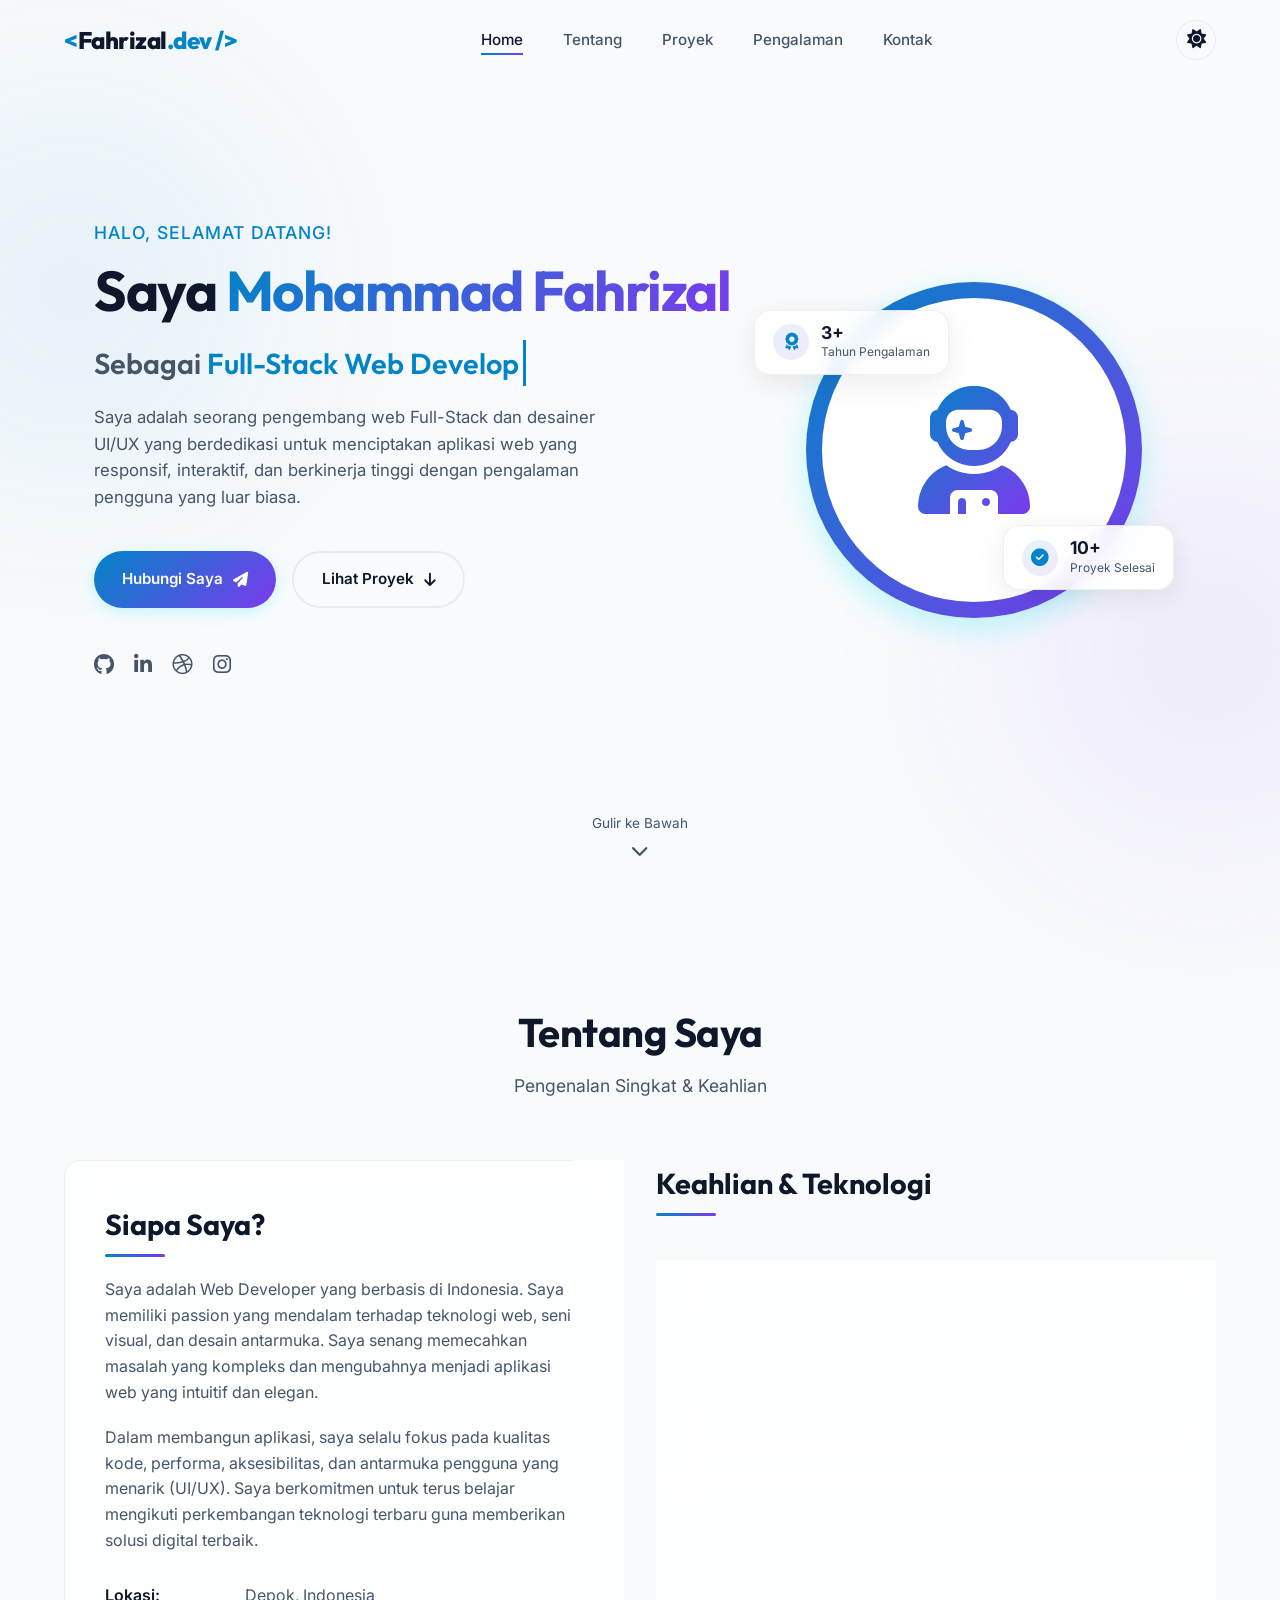
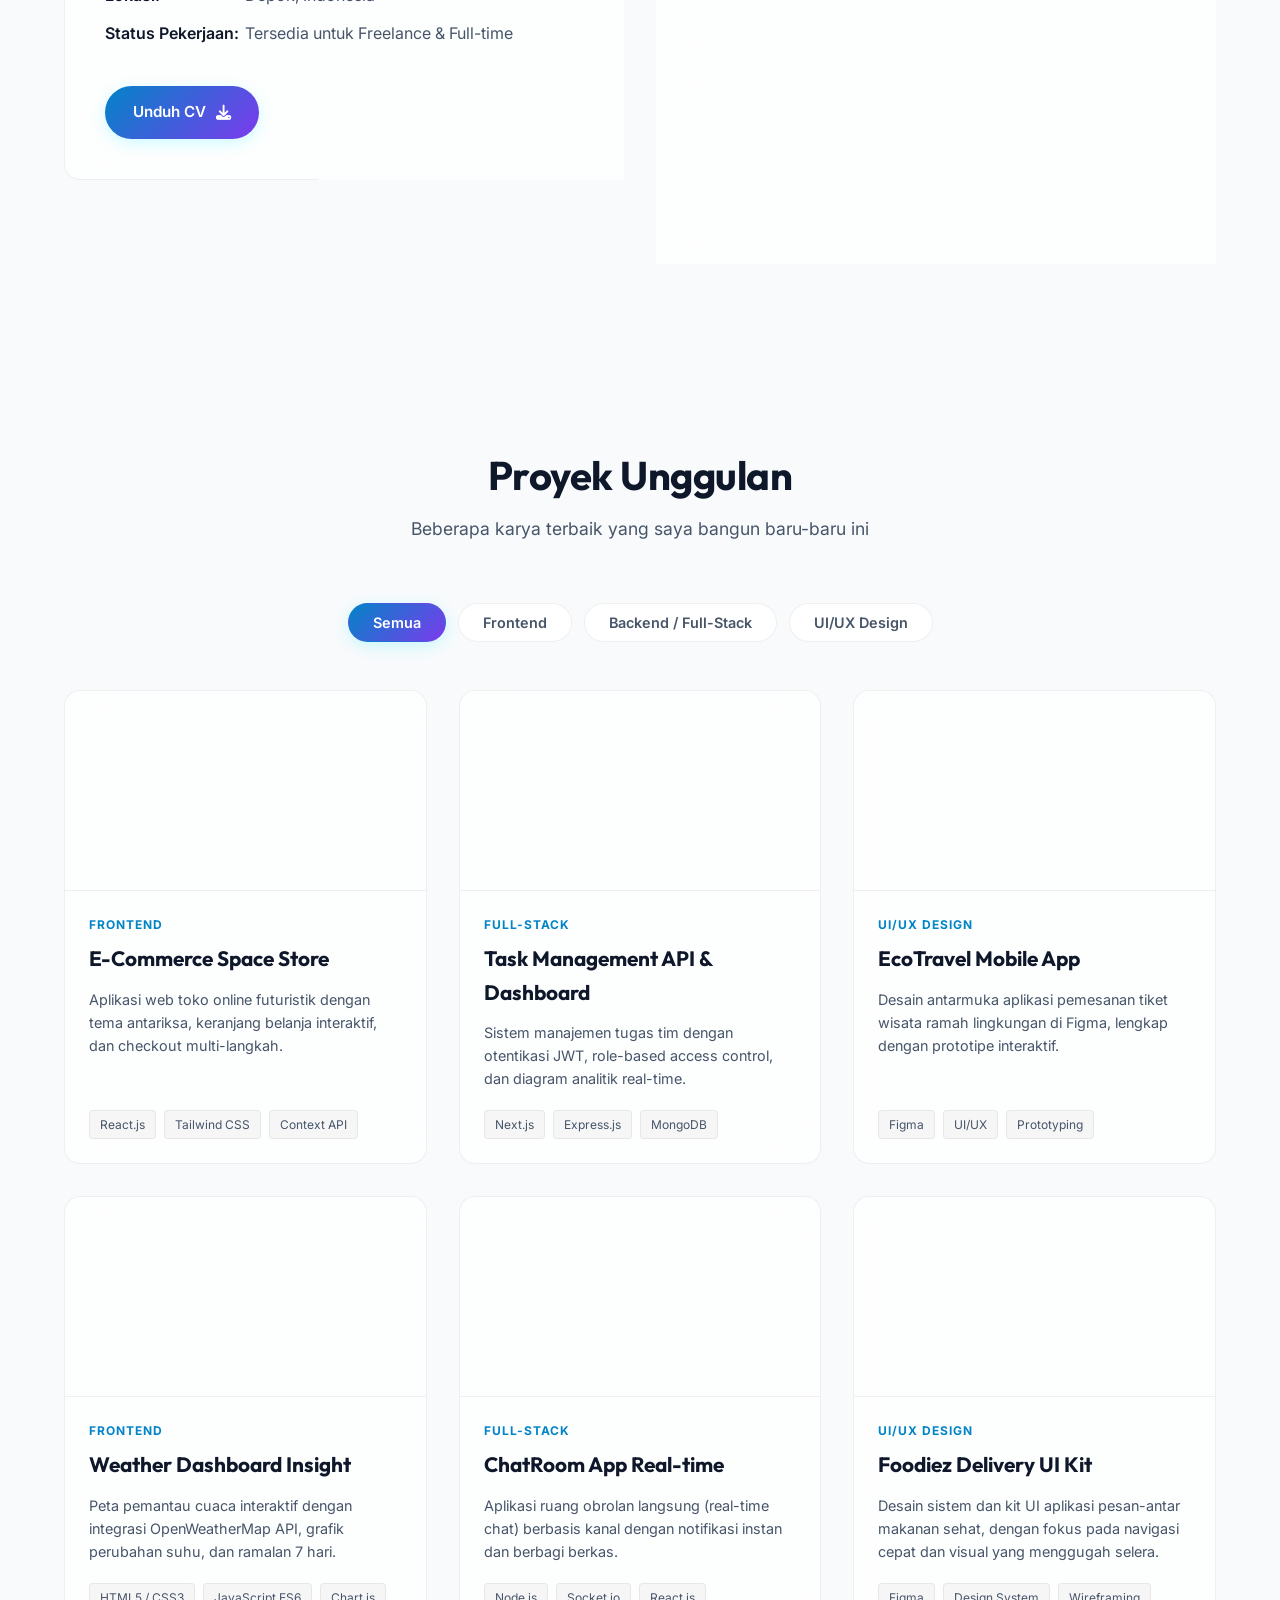
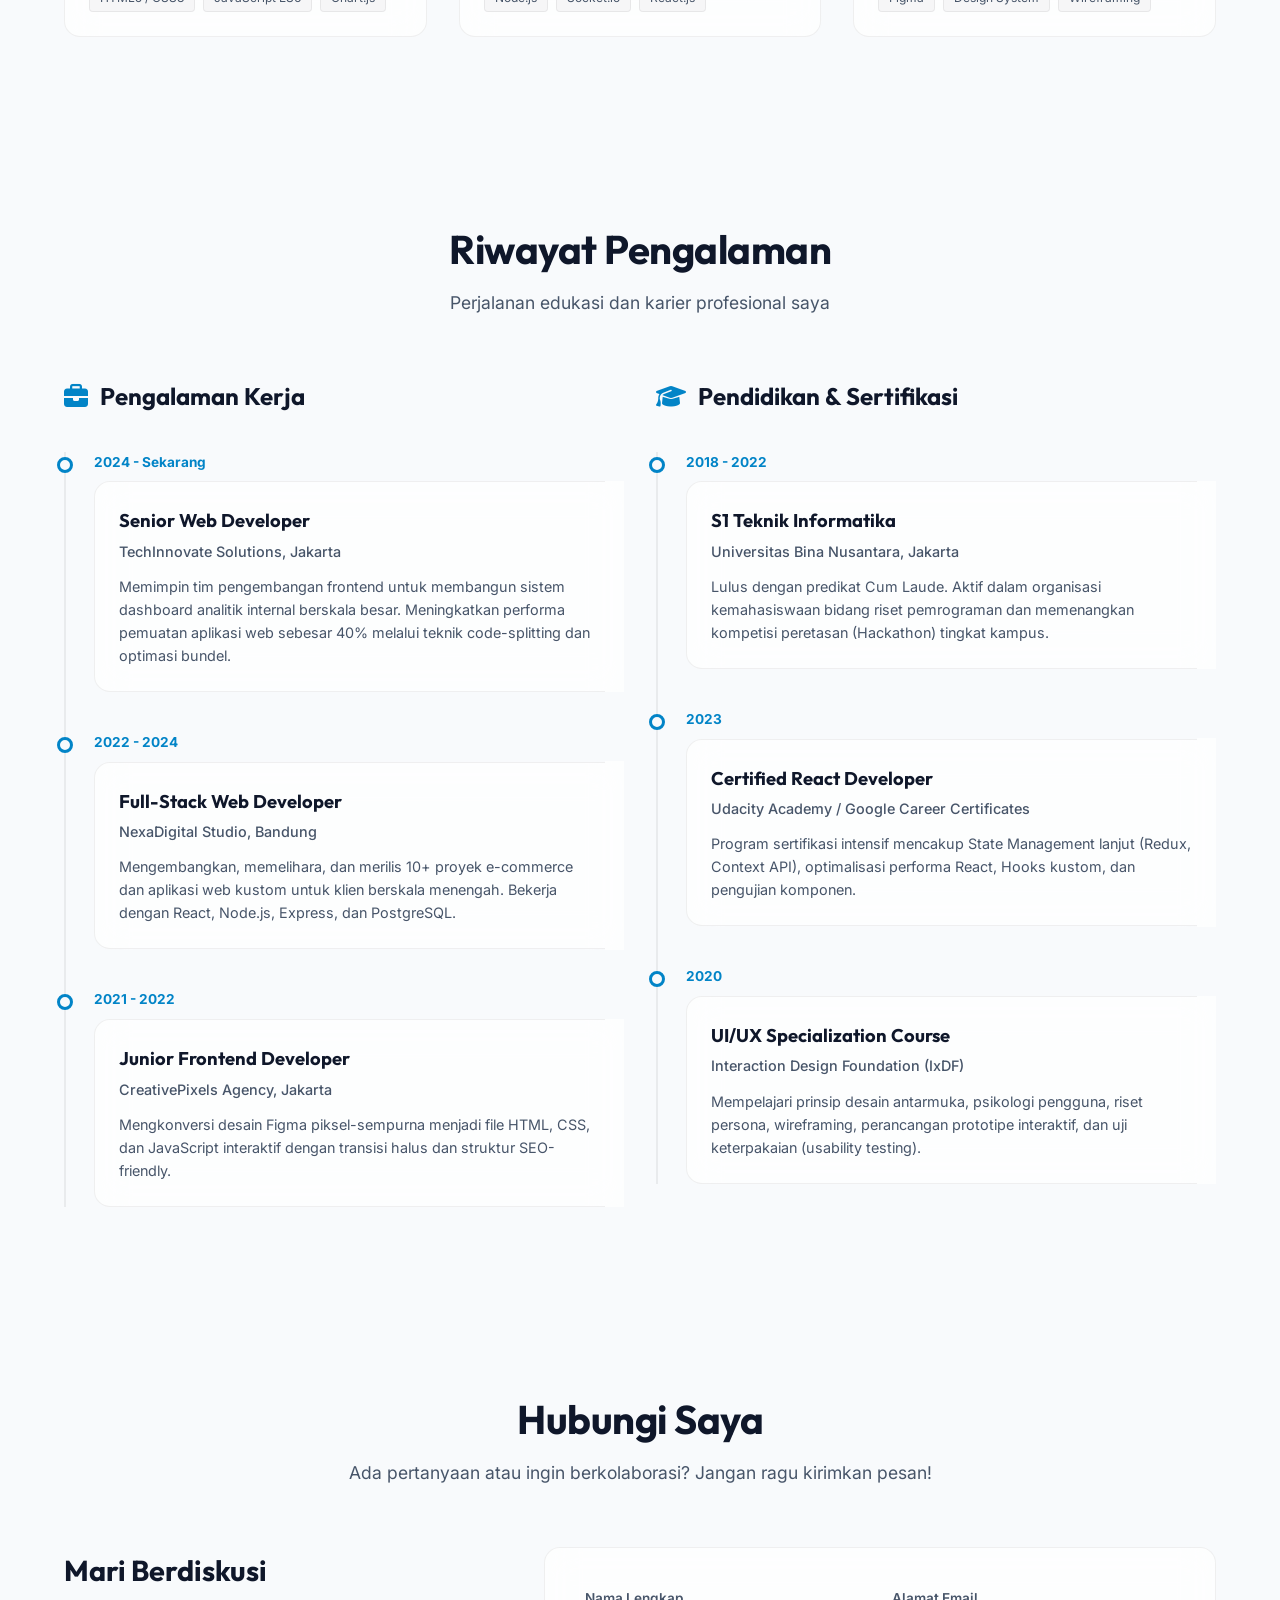
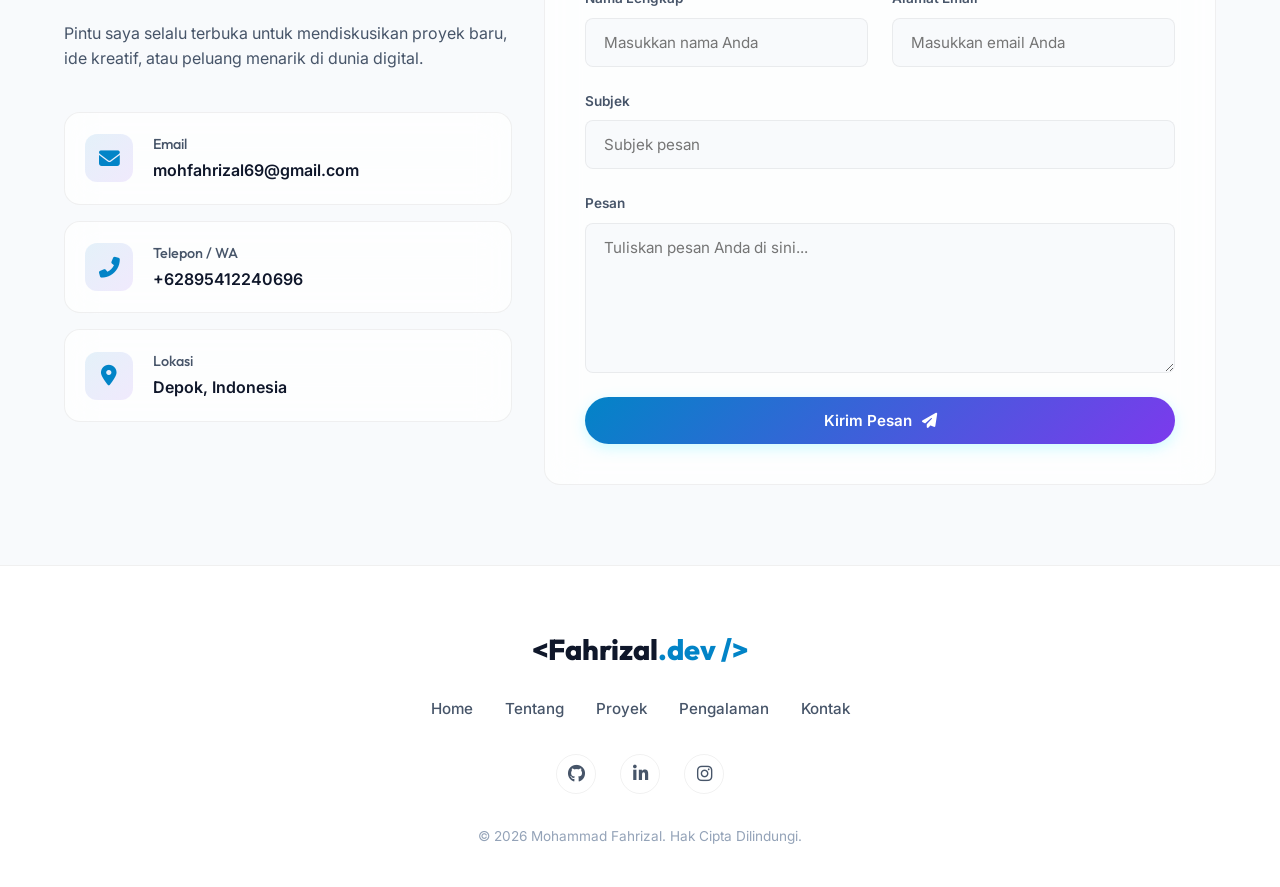
==== commit ee948796: "coba ubah settingan" ====
--- a/portofolio/index.html
+++ b/portofolio/index.html
@@ -5,9 +5,9 @@
     <meta charset="UTF-8">
     <meta name="viewport" content="width=device-width, initial-scale=1.0">
     <meta name="description"
-        content="Portofolio Mohammad Fahrizal - Full-Stack Web Developer & UI/UX Designer. Menampilkan proyek terbaru, keahlian, dan riwayat pengalaman.">
+        content="Portofolio Mohammad Fahrizal - Full-Stack Web Developer, UI/UX Designer, & Network Engeener. Menampilkan proyek terbaru, keahlian, dan riwayat pengalaman.">
     <meta name="keywords"
-        content="Mohammad Fahrizal, Portofolio, Web Developer, UI/UX Designer, Frontend Developer, Backend Developer, Indonesia">
+        content="Mohammad Fahrizal, Portofolio, Web Developer, UI/UX Designer, Network Engeener, Frontend Developer, Backend Developer, Indonesia">
     <meta name="author" content="Mohammad Fahrizal">
     <title>Mohammad Fahrizal | Portofolio Pribadi</title>
 
@@ -17,12 +17,14 @@
     <link
         href="https://fonts.googleapis.com/css2?family=Inter:wght@300;400;500;600;700&family=Outfit:wght@300;400;500;600;700;800&display=swap"
         rel="stylesheet">
-
+    
     <!-- Font Awesome Icons -->
     <link rel="stylesheet" href="https://cdnjs.cloudflare.com/ajax/libs/font-awesome/6.4.0/css/all.min.css">
 
     <!-- Custom CSS -->
     <link rel="stylesheet" href="style.css">
+
+    <link rel="icon" href="iconlogo.png" type="image/png">
 </head>
 
 <body>
@@ -609,4 +611,4 @@
     <script src="script.js"></script>
 </body>
 
-</html>+</html>
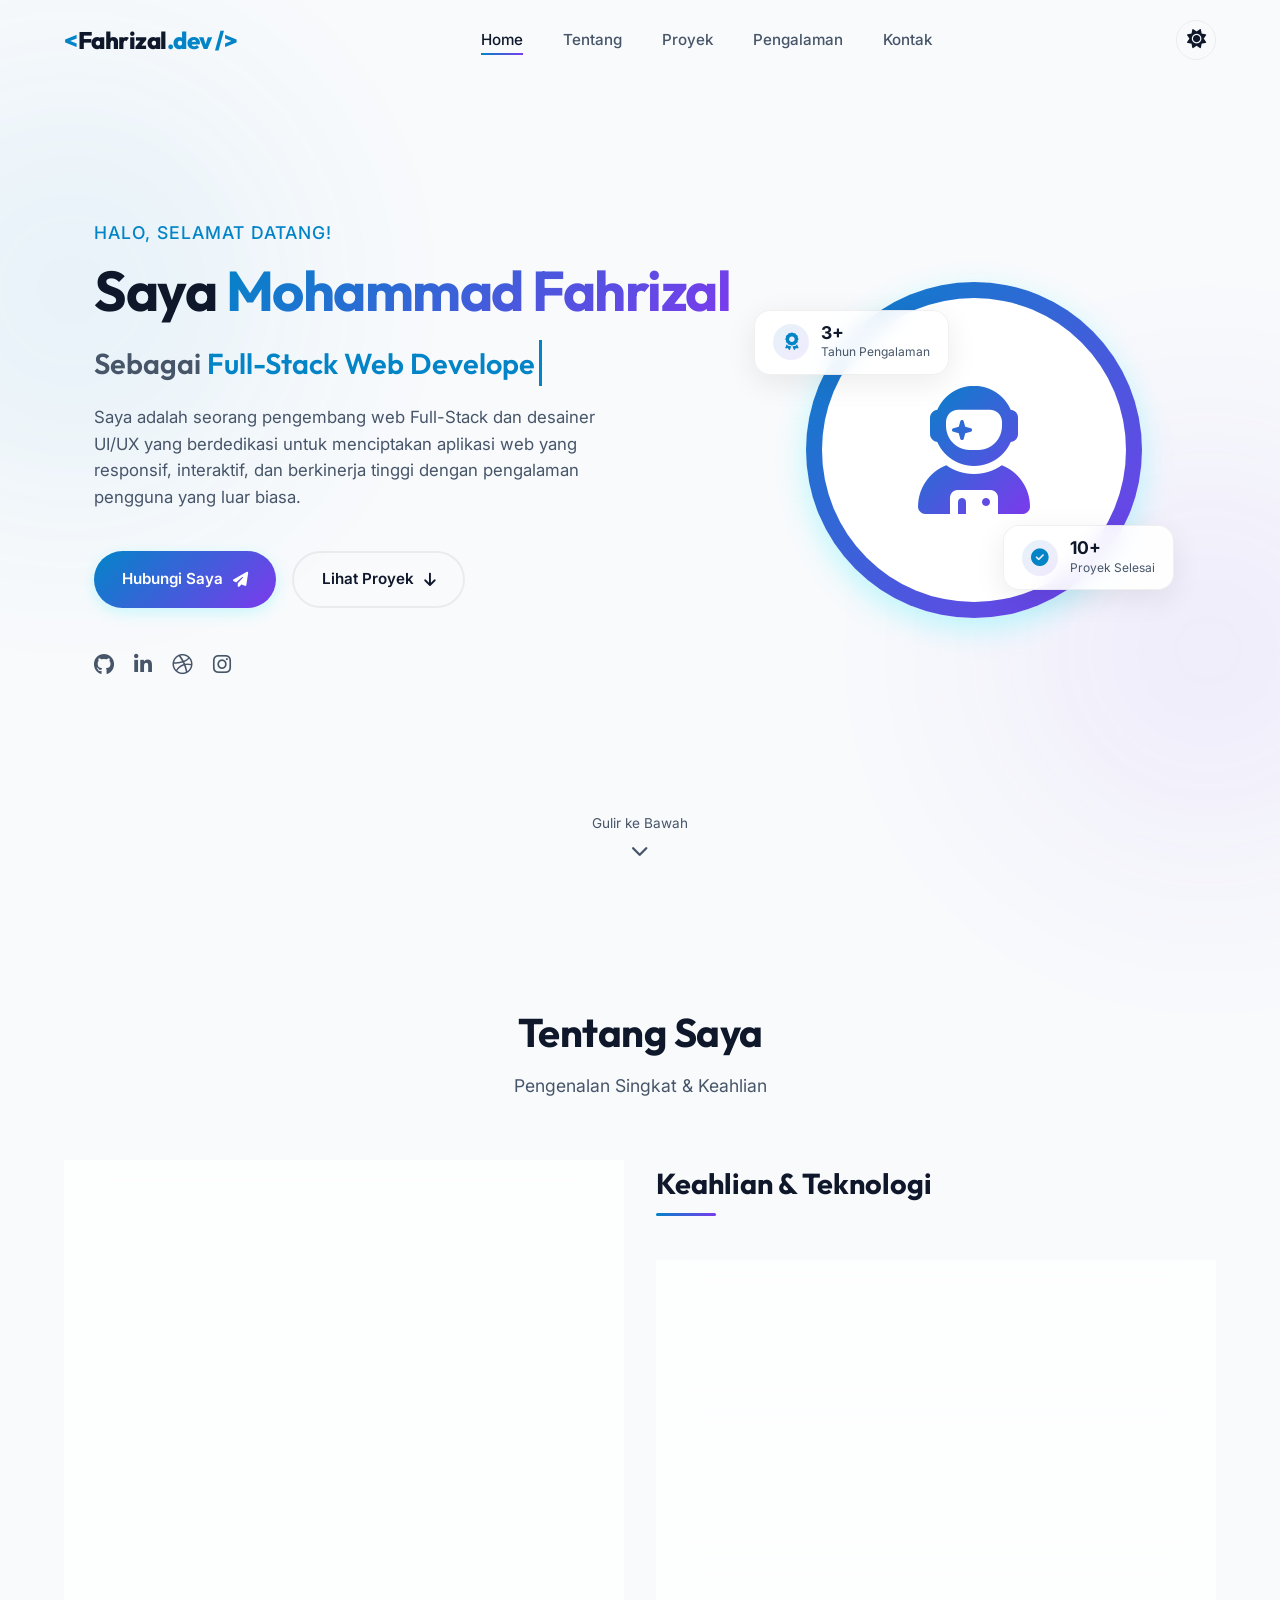
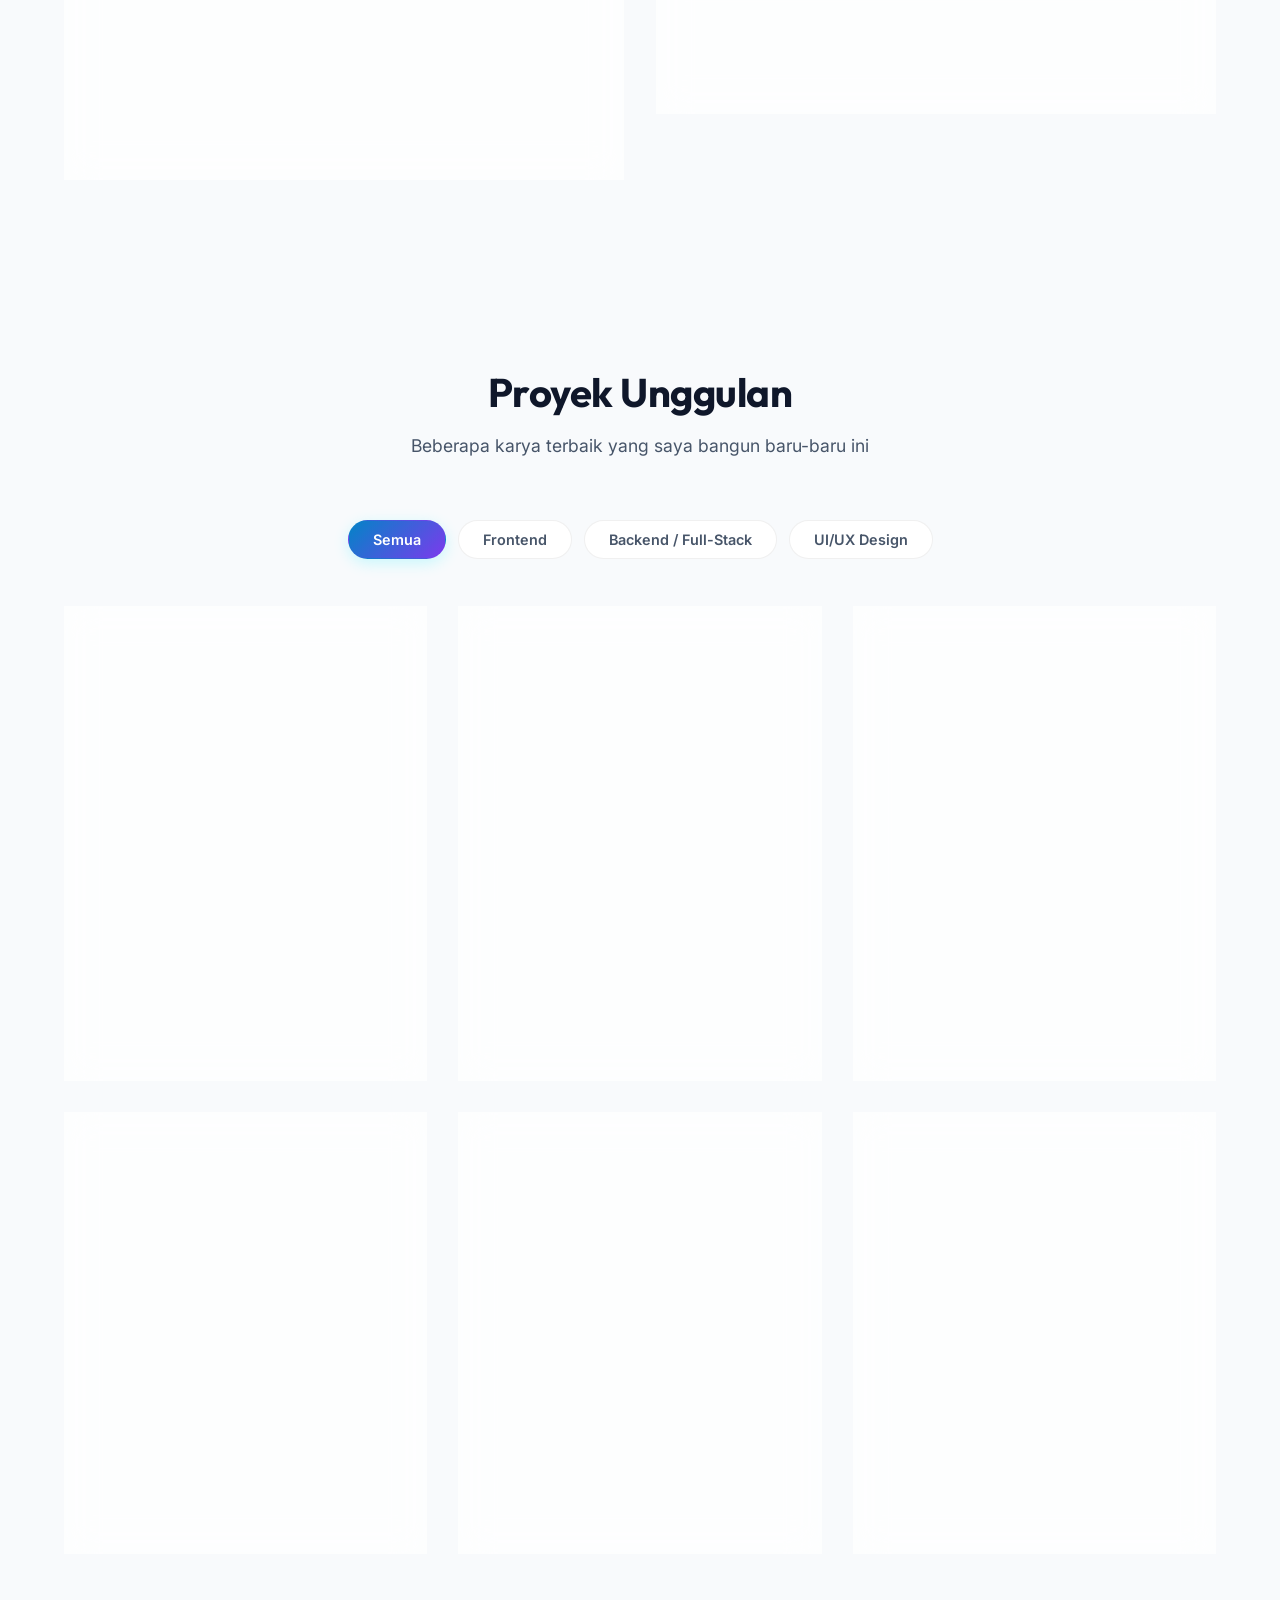
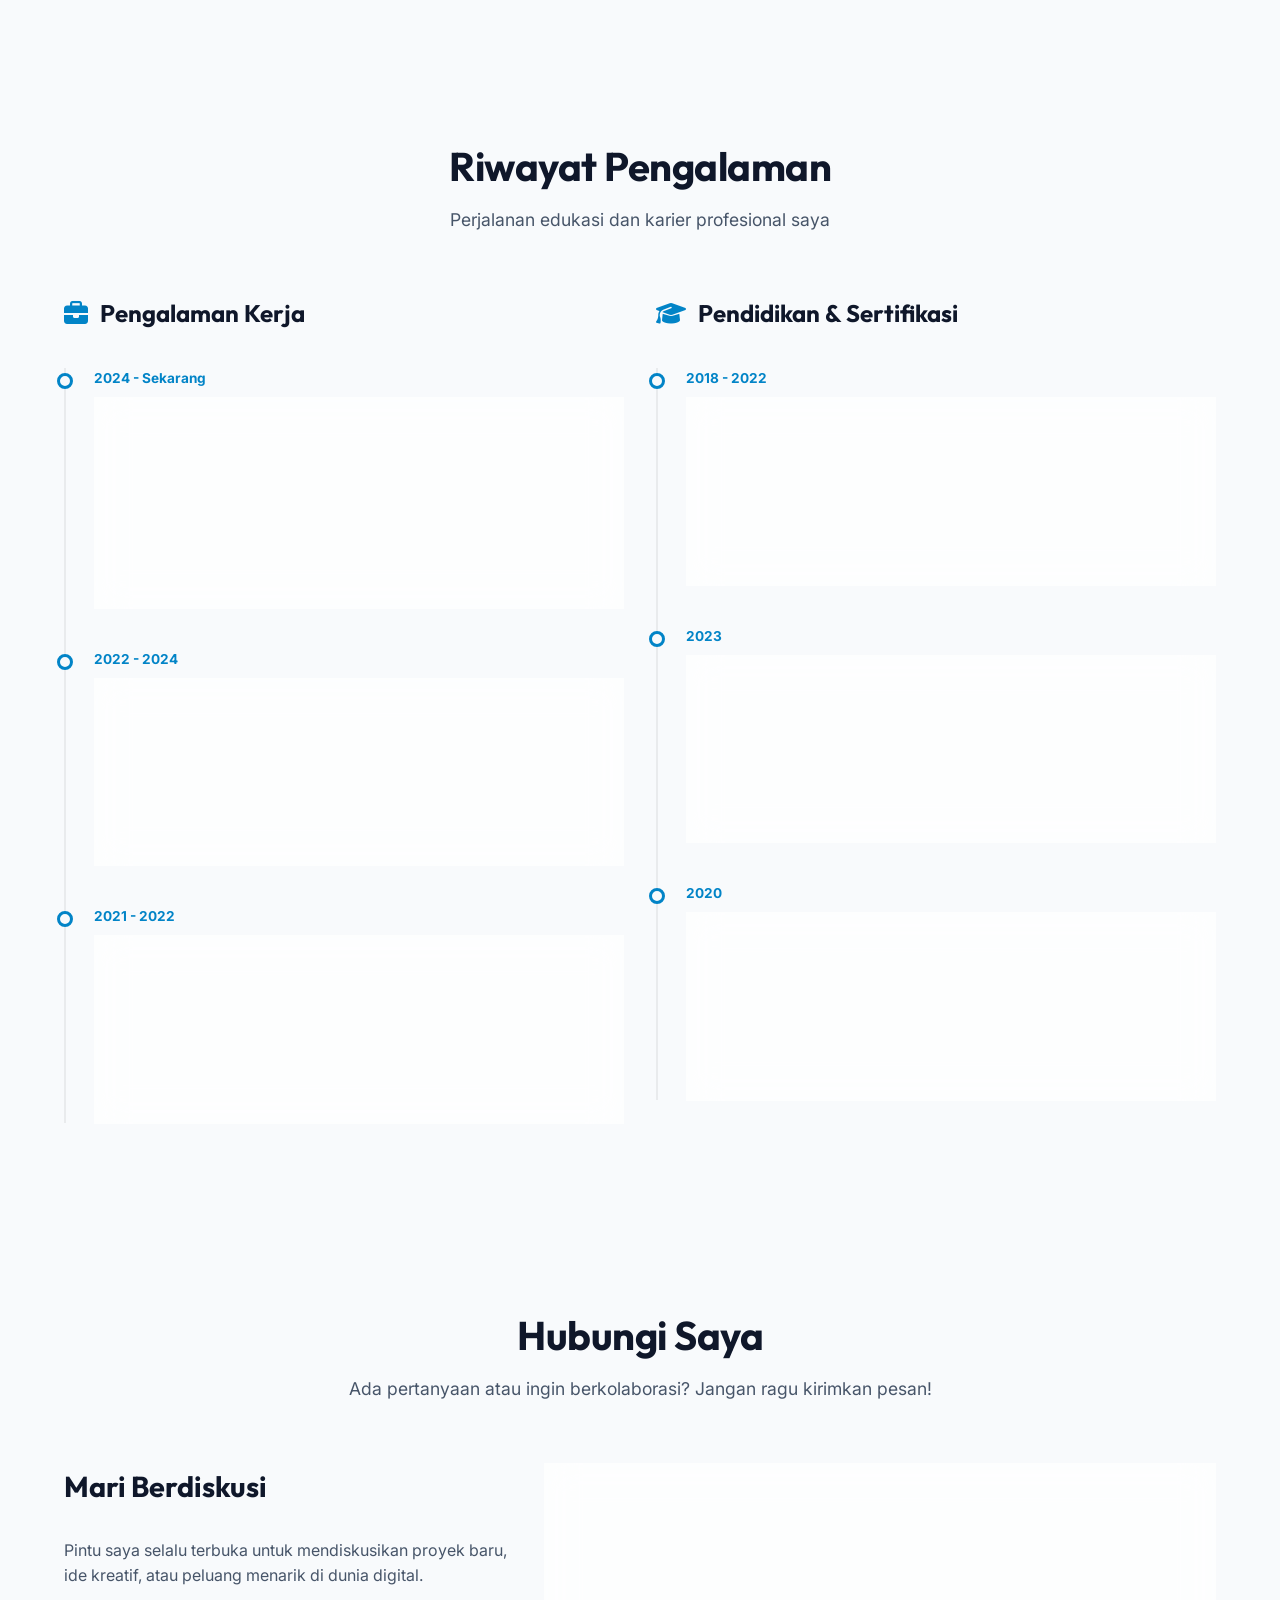
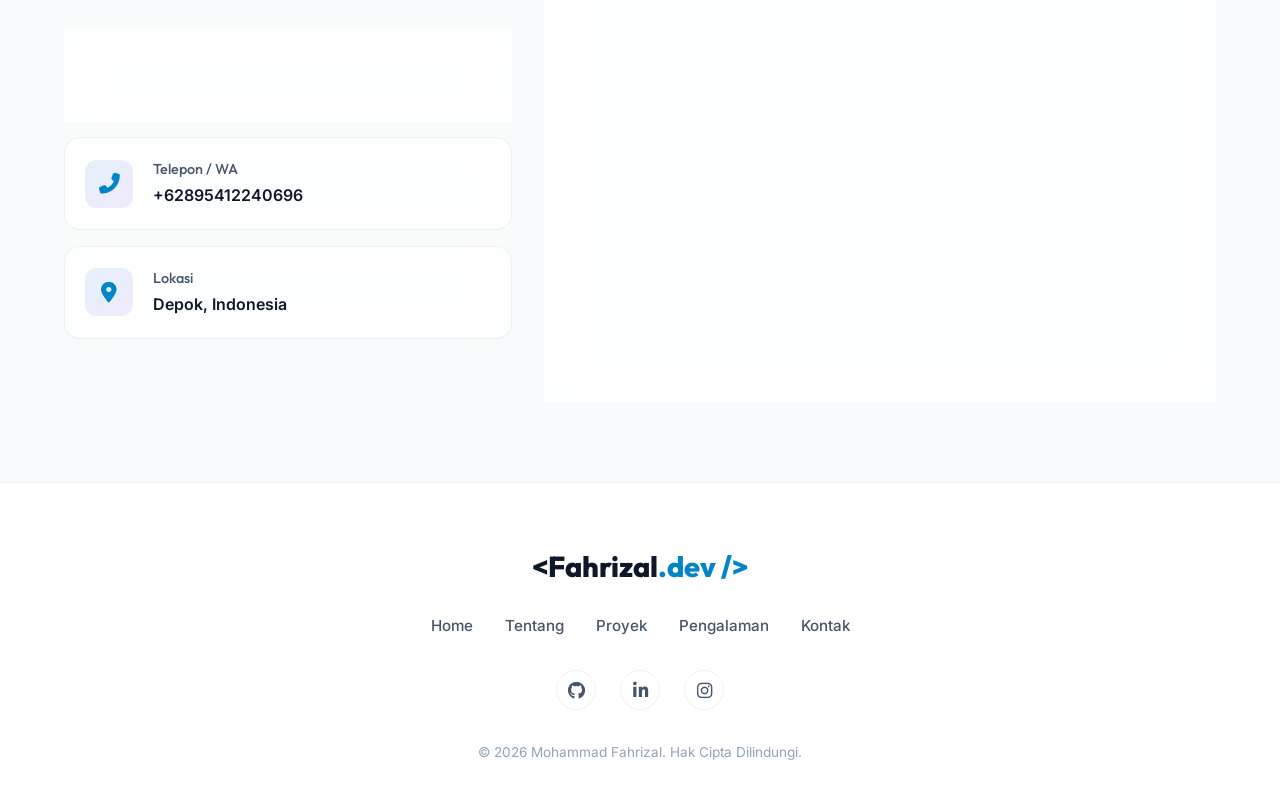
==== commit 4e84521b: "mengubah link sosial media" ====
--- a/portofolio/index.html
+++ b/portofolio/index.html
@@ -87,13 +87,13 @@
                                 class="fas fa-arrow-down"></i></a>
                     </div>
                     <div class="home-social">
-                        <a href="https://github.com" target="_blank" class="home-social-icon" id="hero-social-github"
+                        <a href="https://github.com/fahrizal001/" target="_blank" class="home-social-icon" id="hero-social-github"
                             title="GitHub"><i class="fab fa-github"></i></a>
                         <a href="https://linkedin.com" target="_blank" class="home-social-icon"
                             id="hero-social-linkedin" title="LinkedIn"><i class="fab fa-linkedin-in"></i></a>
                         <a href="https://dribbble.com" target="_blank" class="home-social-icon"
                             id="hero-social-dribbble" title="Dribbble"><i class="fab fa-dribbble"></i></a>
-                        <a href="https://instagram.com" target="_blank" class="home-social-icon"
+                        <a href="https://www.instagram.com/rrizalll1/" target="_blank" class="home-social-icon"
                             id="hero-social-instagram" title="Instagram"><i class="fab fa-instagram"></i></a>
                     </div>
                 </div>
@@ -168,26 +168,26 @@
                         <div class="skills-category card glass">
                             <h4 class="category-title"><i class="fas fa-code text-cyan"></i> Frontend</h4>
                             <div class="skills-tags">
-                                <span class="skill-tag">HTML5</span>
-                                <span class="skill-tag">CSS3 / SASS</span>
-                                <span class="skill-tag">JavaScript (ES6+)</span>
+                                <span class="skill-tag">HTML</span>
+                                <span class="skill-tag">CSS</span>
+                                <!-- <span class="skill-tag">JavaScript (ES6+)</span>
                                 <span class="skill-tag">TypeScript</span>
                                 <span class="skill-tag">React.js</span>
                                 <span class="skill-tag">Next.js</span>
-                                <span class="skill-tag">TailwindCSS</span>
+                                <span class="skill-tag">TailwindCSS</span> -->
                             </div>
                         </div>
 
                         <div class="skills-category card glass">
                             <h4 class="category-title"><i class="fas fa-server text-purple"></i> Backend & DB</h4>
                             <div class="skills-tags">
-                                <span class="skill-tag">Node.js</span>
-                                <span class="skill-tag">Express.js</span>
+                                <!-- <span class="skill-tag">Node.js</span>
+                                <span class="skill-tag">Express.js</span> -->
                                 <span class="skill-tag">RESTful API</span>
-                                <span class="skill-tag">GraphQL</span>
+                                <!-- <span class="skill-tag">GraphQL</span> -->
                                 <span class="skill-tag">MySQL / PostgreSQL</span>
-                                <span class="skill-tag">MongoDB</span>
-                                <span class="skill-tag">Firebase</span>
+                                <!-- <span class="skill-tag">MongoDB</span>
+                                <span class="skill-tag">Firebase</span> -->
                             </div>
                         </div>
 
@@ -196,10 +196,10 @@
                             <div class="skills-tags">
                                 <span class="skill-tag">Git / GitHub</span>
                                 <span class="skill-tag">VS Code</span>
-                                <span class="skill-tag">Figma</span>
-                                <span class="skill-tag">Adobe Photoshop</span>
+                                <!-- <span class="skill-tag">Figma</span>
+                                <span class="skill-tag">Adobe Photoshop</span> -->
                                 <span class="skill-tag">Docker</span>
-                                <span class="skill-tag">Vercel / Netlify</span>
+                                <!-- <span class="skill-tag">Vercel / Netlify</span> -->
                             </div>
                         </div>
                     </div>
